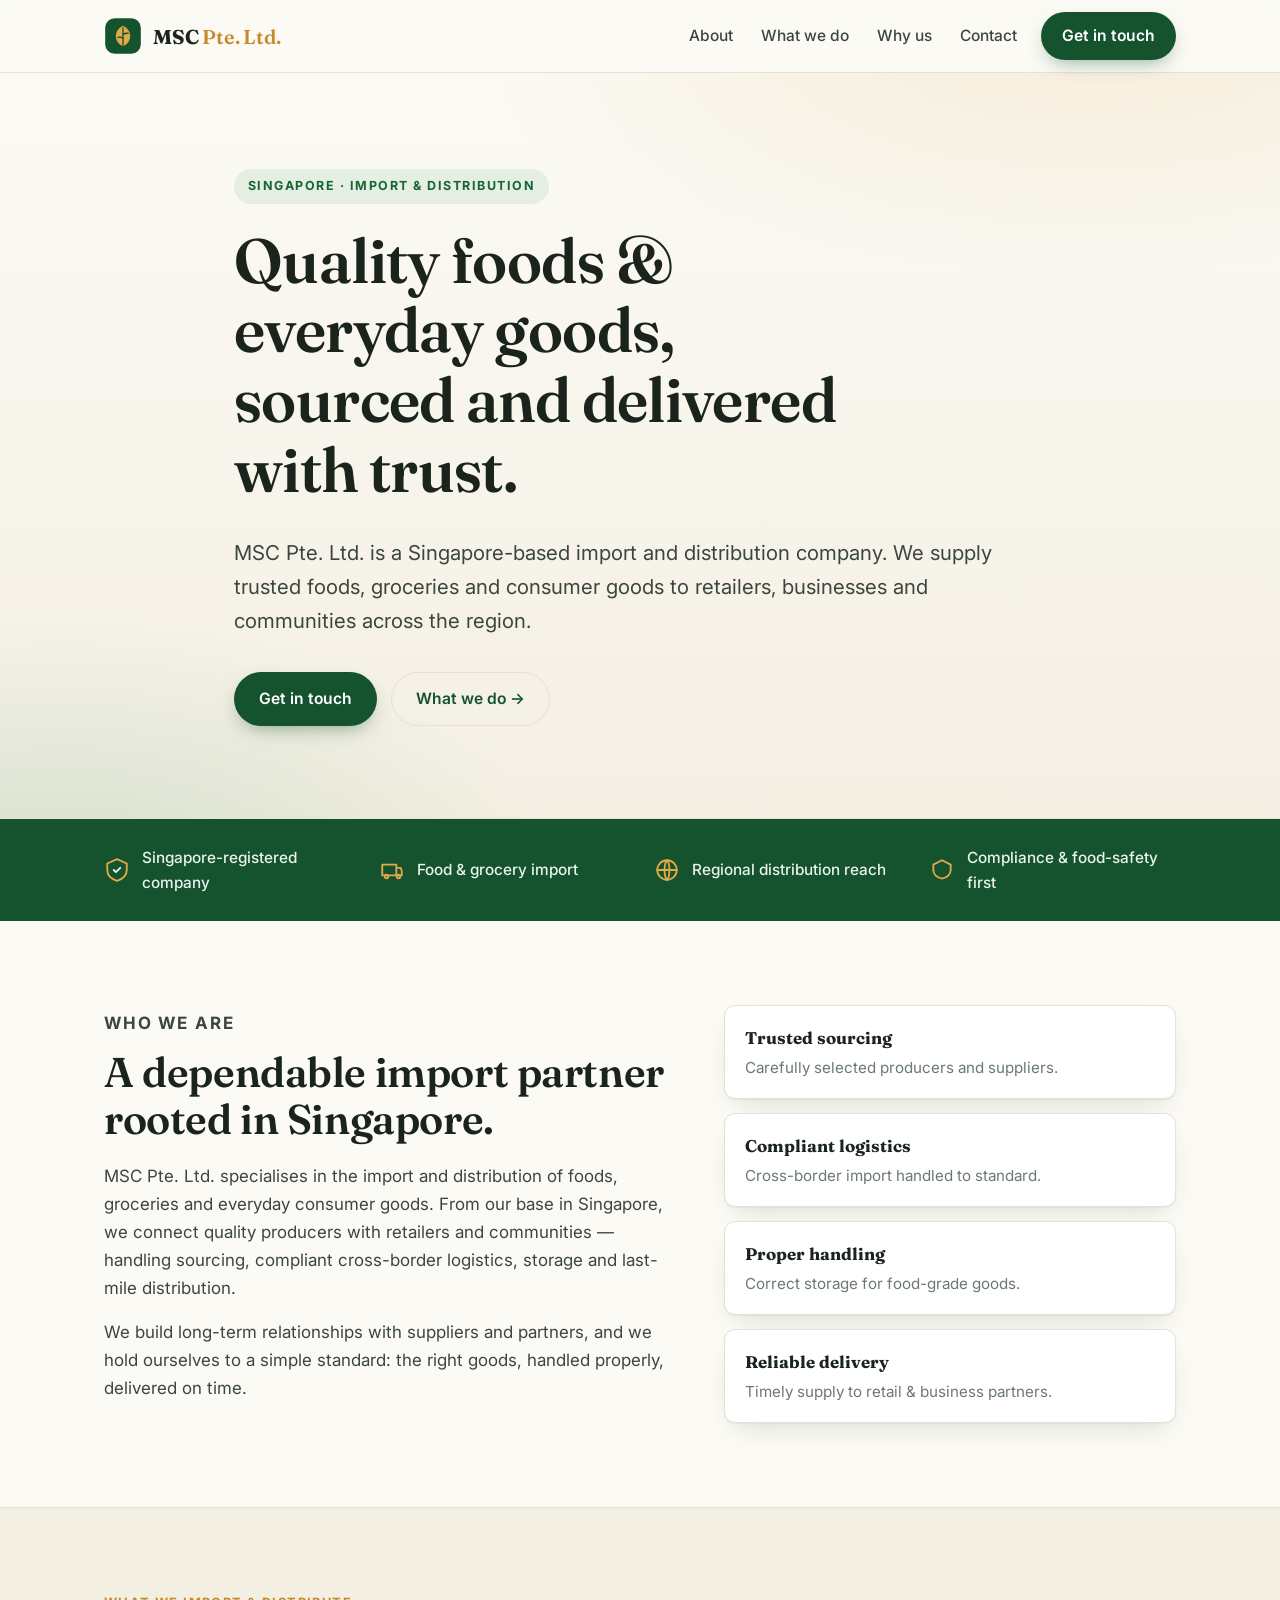
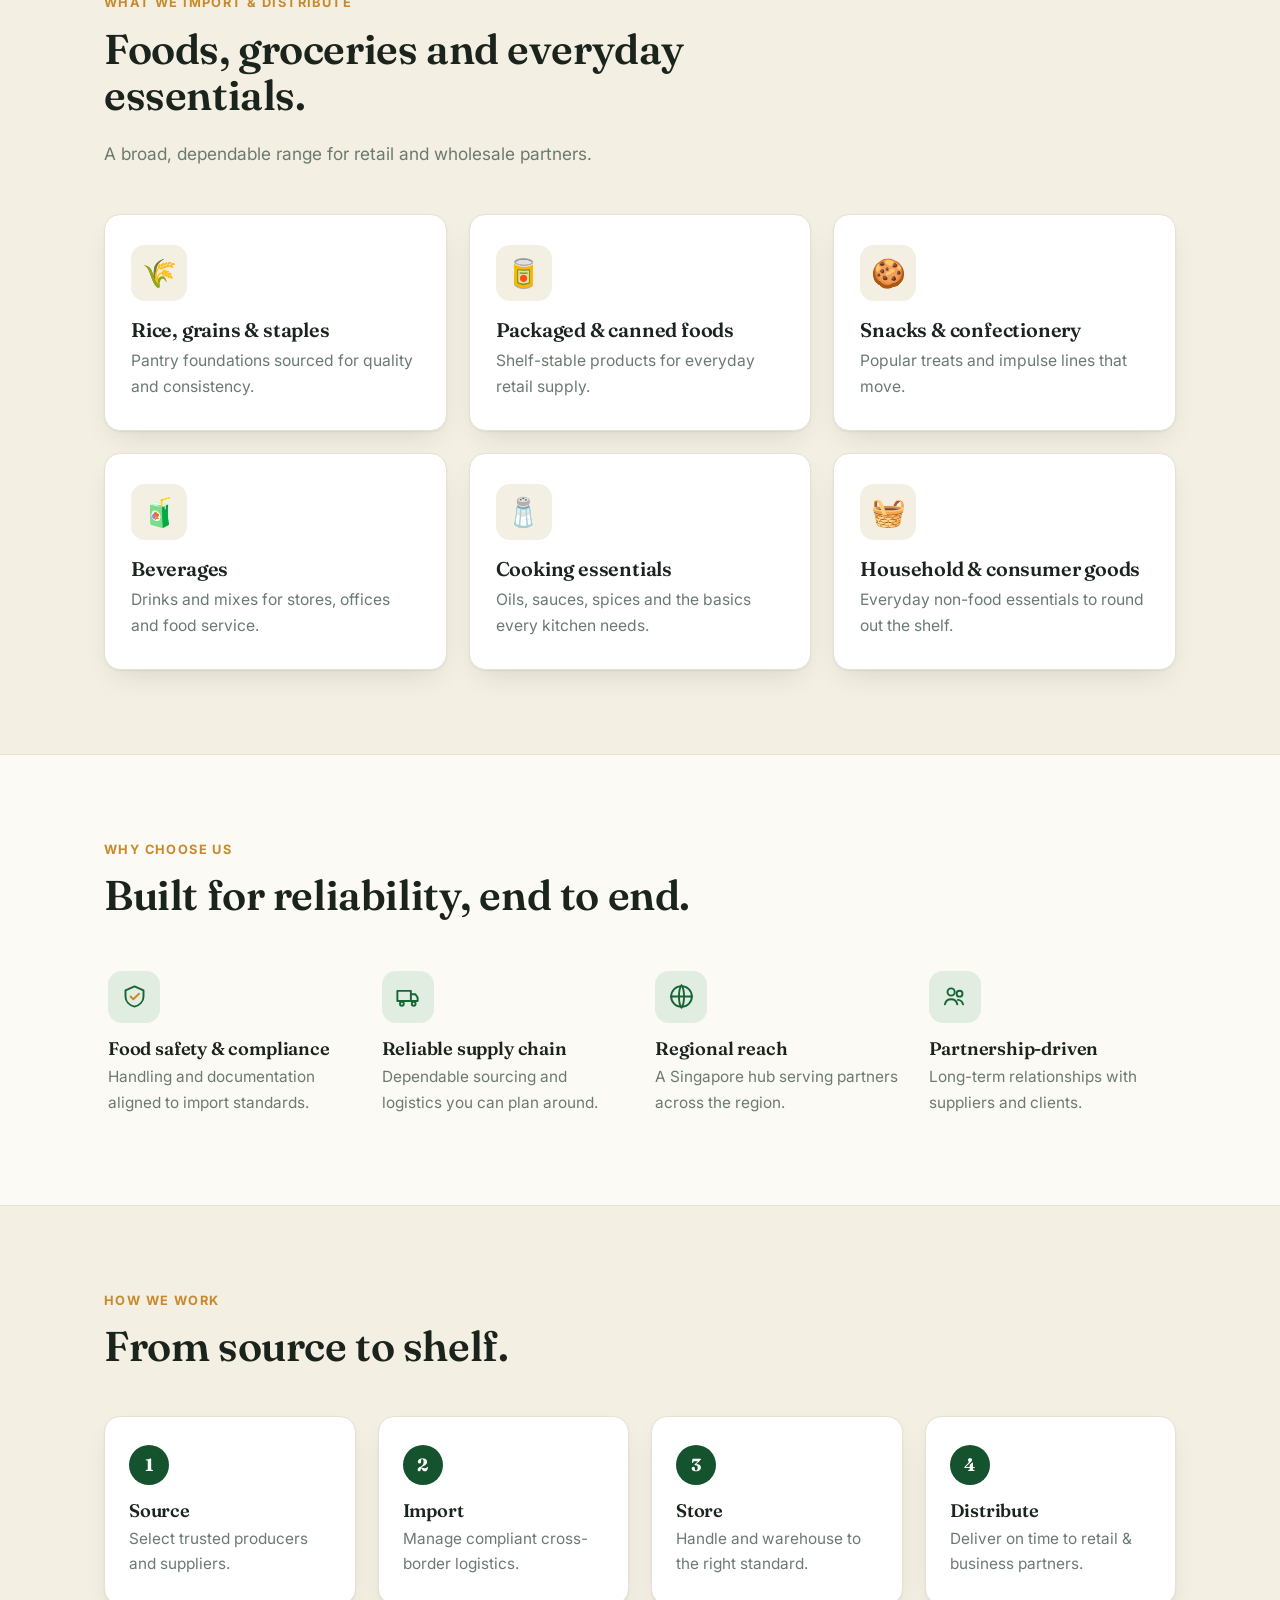
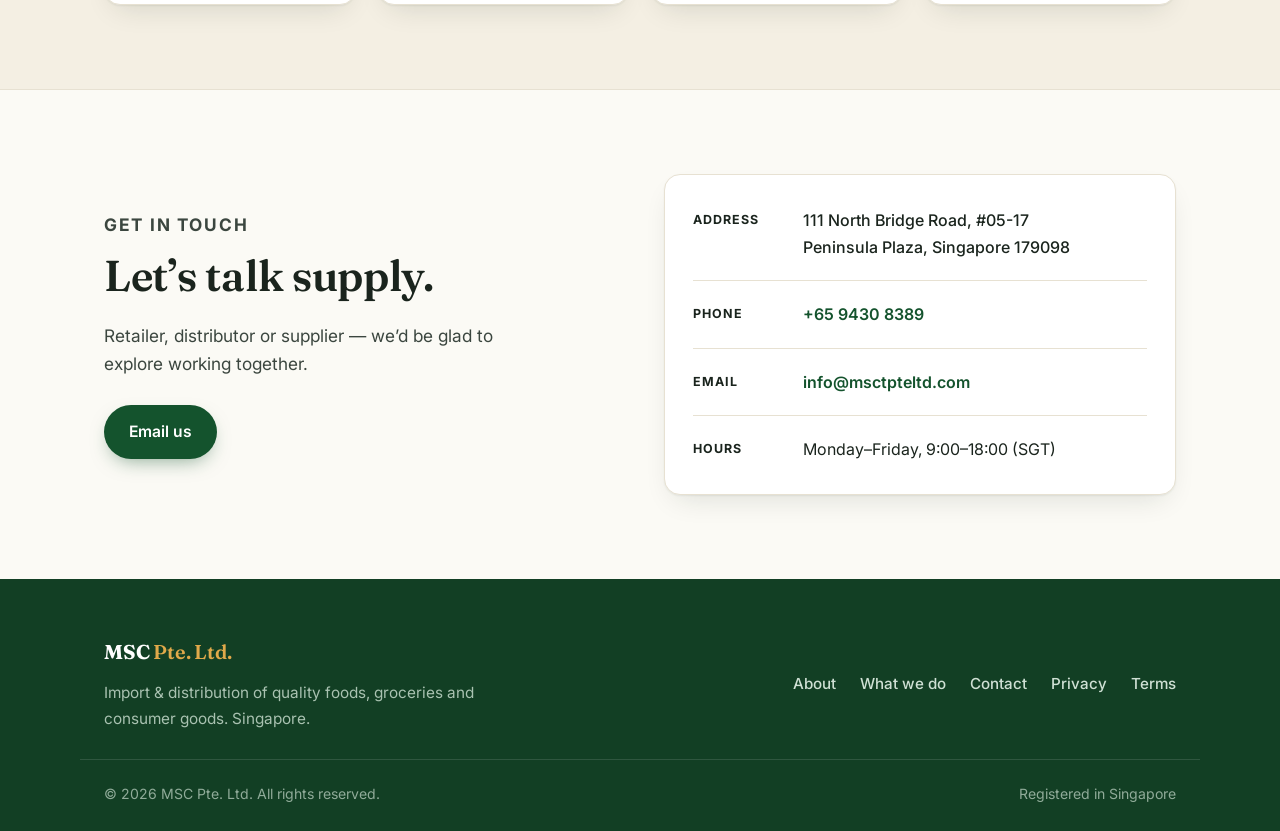
==== index.html @ 93c5d3b0 "Initial site: MSC Pte. Ltd. company landing page Static GitHub Pages site for msctpteltd.com — compa" ====
<!DOCTYPE html>
<html lang="en">
<head>
  <meta charset="UTF-8" />
  <meta name="viewport" content="width=device-width, initial-scale=1.0" />
  <title>MSC Pte. Ltd. — Food &amp; Goods Import and Distribution · Singapore</title>
  <meta name="description" content="MSC Pte. Ltd. is a Singapore-based import and distribution company supplying quality foods, groceries and everyday consumer goods to retailers and communities across the region." />
  <meta name="theme-color" content="#14532d" />
  <link rel="canonical" href="https://msctpteltd.com/" />

  <!-- Open Graph / social -->
  <meta property="og:type" content="website" />
  <meta property="og:site_name" content="MSC Pte. Ltd." />
  <meta property="og:title" content="MSC Pte. Ltd. — Food &amp; Goods Import and Distribution" />
  <meta property="og:description" content="A Singapore-based import and distribution company supplying quality foods, groceries and consumer goods across the region." />
  <meta property="og:url" content="https://msctpteltd.com/" />
  <meta property="og:image" content="https://msctpteltd.com/assets/social-card.svg" />
  <meta name="twitter:card" content="summary_large_image" />

  <link rel="icon" href="assets/favicon.svg" type="image/svg+xml" />
  <link rel="apple-touch-icon" href="assets/favicon.svg" />

  <link rel="preconnect" href="https://fonts.googleapis.com" />
  <link rel="preconnect" href="https://fonts.gstatic.com" crossorigin />
  <link href="https://fonts.googleapis.com/css2?family=Fraunces:opsz,wght@9..144,500;9..144,600;9..144,700&family=Inter:wght@400;500;600;700&display=swap" rel="stylesheet" />
  <link rel="stylesheet" href="assets/style.css" />

  <script type="application/ld+json">
  {
    "@context": "https://schema.org",
    "@type": "Organization",
    "name": "MSC Pte. Ltd.",
    "url": "https://msctpteltd.com",
    "description": "Singapore-based import and distribution company supplying quality foods, groceries and consumer goods.",
    "address": {
      "@type": "PostalAddress",
      "streetAddress": "111 North Bridge Road, #05-17 Peninsula Plaza",
      "addressLocality": "Singapore",
      "postalCode": "179098",
      "addressCountry": "SG"
    },
    "telephone": "+65 9430 8389",
    "email": "info@msctpteltd.com"
  }
  </script>
</head>
<body>
  <a class="skip-link" href="#main">Skip to content</a>

  <header class="site-header" id="top">
    <div class="container header-inner">
      <a class="brand" href="#top" aria-label="MSC Pte. Ltd. home">
        <svg class="brand-mark" width="38" height="38" viewBox="0 0 48 48" fill="none" aria-hidden="true">
          <rect x="1.5" y="1.5" width="45" height="45" rx="12" fill="#14532d"/>
          <path d="M24 11c6 3.2 9 7.4 9 13.2C33 30.2 29.2 34.6 24 37c-5.2-2.4-9-6.8-9-12.8C15 18.4 18 14.2 24 11Z" fill="#e0a94a"/>
          <path d="M24 13.5V36" stroke="#14532d" stroke-width="1.6" stroke-linecap="round"/>
          <path d="M24 22c2.4-1.4 4.6-1.8 6.6-1.2M24 27c-2.4-1.4-4.6-1.8-6.6-1.2" stroke="#14532d" stroke-width="1.6" stroke-linecap="round"/>
        </svg>
        <span class="brand-name">MSC <span>Pte. Ltd.</span></span>
      </a>

      <nav class="nav" aria-label="Primary">
        <a href="#about">About</a>
        <a href="#services">What we do</a>
        <a href="#why">Why us</a>
        <a href="#contact">Contact</a>
      </nav>

      <a class="btn btn-primary header-cta" href="#contact">Get in touch</a>
    </div>
  </header>

  <main id="main">
    <!-- HERO -->
    <section class="hero">
      <div class="container hero-inner">
        <p class="eyebrow">Singapore · Import &amp; Distribution</p>
        <h1>Quality foods &amp; everyday goods, sourced and delivered with trust.</h1>
        <p class="lede">
          MSC Pte. Ltd. is a Singapore-based import and distribution company. We supply
          trusted foods, groceries and consumer goods to retailers, businesses and
          communities across the region.
        </p>
        <div class="hero-actions">
          <a class="btn btn-primary" href="#contact">Get in touch</a>
          <a class="btn btn-ghost" href="#services">What we do &rarr;</a>
        </div>
      </div>
    </section>

    <!-- TRUST STRIP -->
    <section class="trust" aria-label="At a glance">
      <div class="container trust-grid">
        <div class="trust-item">
          <svg viewBox="0 0 24 24" aria-hidden="true"><path d="M12 2 3 6v6c0 5 3.8 8.4 9 10 5.2-1.6 9-5 9-10V6l-9-4Z"/><path d="m9 12 2 2 4-4" class="check"/></svg>
          <span>Singapore-registered company</span>
        </div>
        <div class="trust-item">
          <svg viewBox="0 0 24 24" aria-hidden="true"><path d="M3 7h13v10H3zM16 10h4l1 3v4h-5z"/><circle cx="7" cy="18" r="1.6"/><circle cx="18" cy="18" r="1.6"/></svg>
          <span>Food &amp; grocery import</span>
        </div>
        <div class="trust-item">
          <svg viewBox="0 0 24 24" aria-hidden="true"><circle cx="12" cy="12" r="9"/><path d="M3 12h18M12 3c3 3 3 15 0 18M12 3c-3 3-3 15 0 18"/></svg>
          <span>Regional distribution reach</span>
        </div>
        <div class="trust-item">
          <svg viewBox="0 0 24 24" aria-hidden="true"><path d="M12 3 4 7v5c0 4 3.3 7.4 8 8 4.7-.6 8-4 8-8V7l-8-4Z"/></svg>
          <span>Compliance &amp; food-safety first</span>
        </div>
      </div>
    </section>

    <!-- ABOUT -->
    <section class="section" id="about">
      <div class="container about-grid">
        <div class="about-copy">
          <p class="kicker">Who we are</p>
          <h2>A dependable import partner rooted in Singapore.</h2>
          <p>
            MSC Pte. Ltd. specialises in the import and distribution of foods,
            groceries and everyday consumer goods. From our base in Singapore, we
            connect quality producers with retailers and communities — handling
            sourcing, compliant cross-border logistics, storage and last-mile
            distribution.
          </p>
          <p>
            We build long-term relationships with suppliers and partners, and we
            hold ourselves to a simple standard: the right goods, handled properly,
            delivered on time.
          </p>
        </div>
        <ul class="about-points">
          <li><strong>Trusted sourcing</strong><span>Carefully selected producers and suppliers.</span></li>
          <li><strong>Compliant logistics</strong><span>Cross-border import handled to standard.</span></li>
          <li><strong>Proper handling</strong><span>Correct storage for food-grade goods.</span></li>
          <li><strong>Reliable delivery</strong><span>Timely supply to retail &amp; business partners.</span></li>
        </ul>
      </div>
    </section>

    <!-- SERVICES / CATEGORIES -->
    <section class="section section-alt" id="services">
      <div class="container">
        <div class="section-head">
          <p class="kicker">What we import &amp; distribute</p>
          <h2>Foods, groceries and everyday essentials.</h2>
          <p class="section-sub">A broad, dependable range for retail and wholesale partners.</p>
        </div>
        <div class="cards">
          <article class="card">
            <div class="card-ico" aria-hidden="true">🌾</div>
            <h3>Rice, grains &amp; staples</h3>
            <p>Pantry foundations sourced for quality and consistency.</p>
          </article>
          <article class="card">
            <div class="card-ico" aria-hidden="true">🥫</div>
            <h3>Packaged &amp; canned foods</h3>
            <p>Shelf-stable products for everyday retail supply.</p>
          </article>
          <article class="card">
            <div class="card-ico" aria-hidden="true">🍪</div>
            <h3>Snacks &amp; confectionery</h3>
            <p>Popular treats and impulse lines that move.</p>
          </article>
          <article class="card">
            <div class="card-ico" aria-hidden="true">🧃</div>
            <h3>Beverages</h3>
            <p>Drinks and mixes for stores, offices and food service.</p>
          </article>
          <article class="card">
            <div class="card-ico" aria-hidden="true">🧂</div>
            <h3>Cooking essentials</h3>
            <p>Oils, sauces, spices and the basics every kitchen needs.</p>
          </article>
          <article class="card">
            <div class="card-ico" aria-hidden="true">🧺</div>
            <h3>Household &amp; consumer goods</h3>
            <p>Everyday non-food essentials to round out the shelf.</p>
          </article>
        </div>
      </div>
    </section>

    <!-- WHY US -->
    <section class="section" id="why">
      <div class="container">
        <div class="section-head">
          <p class="kicker">Why choose us</p>
          <h2>Built for reliability, end to end.</h2>
        </div>
        <div class="values">
          <div class="value">
            <div class="value-ico" aria-hidden="true">
              <svg viewBox="0 0 24 24"><path d="M12 3 4 6.5v5.5c0 4.4 3.4 7.9 8 9 4.6-1.1 8-4.6 8-9V6.5L12 3Z"/><path d="m8.5 12 2.4 2.4L16 9.5" class="check"/></svg>
            </div>
            <h3>Food safety &amp; compliance</h3>
            <p>Handling and documentation aligned to import standards.</p>
          </div>
          <div class="value">
            <div class="value-ico" aria-hidden="true">
              <svg viewBox="0 0 24 24"><path d="M3 7h12v9H3zM15 10h4l2 3v3h-6z"/><circle cx="7" cy="18.5" r="1.7"/><circle cx="17.5" cy="18.5" r="1.7"/></svg>
            </div>
            <h3>Reliable supply chain</h3>
            <p>Dependable sourcing and logistics you can plan around.</p>
          </div>
          <div class="value">
            <div class="value-ico" aria-hidden="true">
              <svg viewBox="0 0 24 24"><path d="M12 2c3 4 3 16 0 20M12 2C9 6 9 18 12 22M2.5 12h19"/><circle cx="12" cy="12" r="9.2"/></svg>
            </div>
            <h3>Regional reach</h3>
            <p>A Singapore hub serving partners across the region.</p>
          </div>
          <div class="value">
            <div class="value-ico" aria-hidden="true">
              <svg viewBox="0 0 24 24"><circle cx="9" cy="8" r="3.2"/><circle cx="16.5" cy="9.5" r="2.6"/><path d="M3.5 19c.6-3 3-4.6 5.5-4.6S13.9 16 14.5 19M15 15c2.2.1 4 1.5 4.6 4"/></svg>
            </div>
            <h3>Partnership-driven</h3>
            <p>Long-term relationships with suppliers and clients.</p>
          </div>
        </div>
      </div>
    </section>

    <!-- PROCESS -->
    <section class="section section-alt" id="process">
      <div class="container">
        <div class="section-head">
          <p class="kicker">How we work</p>
          <h2>From source to shelf.</h2>
        </div>
        <ol class="steps">
          <li><span class="step-n">1</span><h3>Source</h3><p>Select trusted producers and suppliers.</p></li>
          <li><span class="step-n">2</span><h3>Import</h3><p>Manage compliant cross-border logistics.</p></li>
          <li><span class="step-n">3</span><h3>Store</h3><p>Handle and warehouse to the right standard.</p></li>
          <li><span class="step-n">4</span><h3>Distribute</h3><p>Deliver on time to retail &amp; business partners.</p></li>
        </ol>
      </div>
    </section>

    <!-- CONTACT -->
    <section class="section contact" id="contact">
      <div class="container contact-grid">
        <div class="contact-copy">
          <p class="kicker">Get in touch</p>
          <h2>Let&rsquo;s talk supply.</h2>
          <p>Retailer, distributor or supplier — we&rsquo;d be glad to explore working together.</p>
          <a class="btn btn-primary" href="mailto:info@msctpteltd.com">Email us</a>
        </div>
        <div class="contact-details">
          <div class="contact-row">
            <span class="contact-label">Address</span>
            <address>111 North Bridge Road, #05-17<br />Peninsula Plaza, Singapore 179098</address>
          </div>
          <div class="contact-row">
            <span class="contact-label">Phone</span>
            <a href="tel:+6594308389">+65 9430 8389</a>
          </div>
          <div class="contact-row">
            <span class="contact-label">Email</span>
            <a href="mailto:info@msctpteltd.com">info@msctpteltd.com</a>
          </div>
          <div class="contact-row">
            <span class="contact-label">Hours</span>
            <span>Monday&ndash;Friday, 9:00&ndash;18:00 (SGT)</span>
          </div>
        </div>
      </div>
    </section>
  </main>

  <footer class="site-footer">
    <div class="container footer-inner">
      <div class="footer-brand">
        <span class="brand-name footer-name">MSC <span>Pte. Ltd.</span></span>
        <p>Import &amp; distribution of quality foods, groceries and consumer goods. Singapore.</p>
      </div>
      <nav class="footer-links" aria-label="Footer">
        <a href="#about">About</a>
        <a href="#services">What we do</a>
        <a href="#contact">Contact</a>
        <a href="privacy.html">Privacy</a>
        <a href="terms.html">Terms</a>
      </nav>
    </div>
    <div class="container footer-bottom">
      <span>&copy; <span id="year">2026</span> MSC Pte. Ltd. All rights reserved.</span>
      <span>Registered in Singapore</span>
    </div>
  </footer>

  <script>
    document.getElementById('year').textContent = new Date().getFullYear();
    // Smooth-scroll for same-page anchors
    document.querySelectorAll('a[href^="#"]').forEach(function (a) {
      a.addEventListener('click', function (e) {
        var id = a.getAttribute('href');
        if (id.length > 1) {
          var el = document.querySelector(id);
          if (el) { e.preventDefault(); el.scrollIntoView({ behavior: 'smooth', block: 'start' }); }
        }
      });
    });
  </script>
</body>
</html>
---- assets/style.css ----
/* ============================================================
   MSC Pte. Ltd. — landing page styles
   Palette: forest green + warm gold on cream. Fraunces / Inter.
   ============================================================ */
:root {
  --green-900: #123f24;
  --green-800: #14532d;
  --green-700: #166534;
  --green-600: #2f8f5b;
  --gold: #c8892b;
  --gold-light: #e0a94a;
  --cream: #fbfaf5;
  --cream-2: #f4efe3;
  --card: #ffffff;
  --ink: #1a241d;
  --body: #3b463f;
  --muted: #6b7a70;
  --line: #e7e1d2;
  --radius: 16px;
  --radius-sm: 11px;
  --shadow: 0 1px 2px rgba(20, 40, 25, .06), 0 12px 30px -12px rgba(20, 40, 25, .16);
  --shadow-lg: 0 20px 50px -20px rgba(20, 40, 25, .28);
  --max: 1120px;
  --font-body: "Inter", -apple-system, BlinkMacSystemFont, "Segoe UI", Roboto, Helvetica, Arial, sans-serif;
  --font-display: "Fraunces", Georgia, "Times New Roman", serif;
}

* { box-sizing: border-box; }

html { scroll-behavior: smooth; }
@media (prefers-reduced-motion: reduce) { html { scroll-behavior: auto; } }

body {
  margin: 0;
  font-family: var(--font-body);
  color: var(--body);
  background: var(--cream);
  line-height: 1.65;
  -webkit-font-smoothing: antialiased;
  text-rendering: optimizeLegibility;
}

img, svg { display: block; max-width: 100%; }

h1, h2, h3 {
  font-family: var(--font-display);
  color: var(--ink);
  line-height: 1.12;
  letter-spacing: -0.01em;
  margin: 0 0 .5em;
  font-weight: 600;
}

p { margin: 0 0 1rem; }

a { color: var(--green-700); text-decoration: none; }
a:hover { color: var(--green-800); }

.container { width: 100%; max-width: var(--max); margin: 0 auto; padding: 0 24px; }

.skip-link {
  position: absolute; left: -9999px; top: 0; z-index: 100;
  background: var(--green-800); color: #fff; padding: 10px 16px; border-radius: 0 0 8px 0;
}
.skip-link:focus { left: 0; }

:focus-visible { outline: 3px solid var(--gold-light); outline-offset: 2px; border-radius: 4px; }

/* ---------- Buttons ---------- */
.btn {
  display: inline-flex; align-items: center; justify-content: center; gap: .5rem;
  padding: 13px 24px; border-radius: 999px; font-weight: 600; font-size: .98rem;
  cursor: pointer; border: 1.5px solid transparent; transition: transform .15s ease, box-shadow .15s ease, background .15s ease, border-color .15s ease;
  white-space: nowrap;
}
.btn-primary { background: var(--green-800); color: #fff; box-shadow: 0 8px 20px -8px rgba(20, 83, 45, .55); }
.btn-primary:hover { background: var(--green-900); color: #fff; transform: translateY(-2px); box-shadow: 0 14px 26px -10px rgba(20, 83, 45, .6); }
.btn-ghost { background: transparent; color: var(--green-800); border-color: var(--line); }
.btn-ghost:hover { border-color: var(--green-600); color: var(--green-900); background: #fff; }

/* ---------- Header ---------- */
.site-header {
  position: sticky; top: 0; z-index: 50;
  background: rgba(251, 250, 245, .82);
  backdrop-filter: saturate(150%) blur(12px);
  -webkit-backdrop-filter: saturate(150%) blur(12px);
  border-bottom: 1px solid var(--line);
}
.header-inner { display: flex; align-items: center; gap: 24px; height: 72px; }
.brand { display: inline-flex; align-items: center; gap: 11px; }
.brand-mark { flex: none; border-radius: 11px; }
.brand-name { font-family: var(--font-display); font-weight: 700; font-size: 1.25rem; color: var(--ink); letter-spacing: -.01em; }
.brand-name span { color: var(--gold); font-weight: 600; }
.nav { display: flex; gap: 28px; margin-left: auto; }
.nav a { color: var(--body); font-weight: 500; font-size: .97rem; }
.nav a:hover { color: var(--green-800); }
.header-cta { padding: 10px 20px; }

/* ---------- Hero ---------- */
.hero {
  position: relative; overflow: hidden;
  background:
    radial-gradient(1100px 460px at 85% -10%, rgba(224, 169, 74, .18), transparent 60%),
    radial-gradient(900px 500px at 5% 110%, rgba(47, 143, 91, .16), transparent 55%),
    linear-gradient(180deg, var(--cream) 0%, var(--cream-2) 100%);
  border-bottom: 1px solid var(--line);
}
.hero-inner { padding: 96px 24px 92px; max-width: 860px; }
.eyebrow {
  display: inline-block; font-size: .78rem; font-weight: 700; letter-spacing: .12em; text-transform: uppercase;
  color: var(--green-700); background: rgba(47, 143, 91, .1); padding: 7px 14px; border-radius: 999px; margin: 0 0 22px;
}
.hero h1 { font-size: clamp(2.35rem, 5.2vw, 3.9rem); font-weight: 600; max-width: 15ch; }
.lede { font-size: clamp(1.06rem, 1.9vw, 1.28rem); color: var(--body); max-width: 60ch; margin-top: 1.1rem; }
.hero-actions { display: flex; flex-wrap: wrap; gap: 14px; margin-top: 34px; }

/* ---------- Trust strip ---------- */
.trust { background: var(--green-800); color: #eaf3ec; }
.trust-grid { display: grid; grid-template-columns: repeat(4, 1fr); gap: 8px 28px; padding: 26px 24px; }
.trust-item { display: flex; align-items: center; gap: 12px; font-weight: 500; font-size: .96rem; }
.trust-item svg { width: 26px; height: 26px; flex: none; fill: none; stroke: var(--gold-light); stroke-width: 1.7; stroke-linecap: round; stroke-linejoin: round; }
.trust-item svg .check { stroke: #eaf3ec; }

/* ---------- Sections ---------- */
.section { padding: 84px 0; }
.section-alt { background: var(--cream-2); border-top: 1px solid var(--line); border-bottom: 1px solid var(--line); }
.kicker { font-size: .8rem; font-weight: 700; letter-spacing: .11em; text-transform: uppercase; color: var(--gold); margin: 0 0 12px; }
.section-head { max-width: 640px; margin: 0 0 46px; }
.section-head h2 { font-size: clamp(1.8rem, 3.6vw, 2.6rem); }
.section-sub { color: var(--muted); font-size: 1.08rem; }

/* ---------- About ---------- */
.about-grid { display: grid; grid-template-columns: 1.25fr 1fr; gap: 56px; align-items: center; }
.about-copy h2 { font-size: clamp(1.8rem, 3.6vw, 2.6rem); }
.about-copy p { color: var(--body); font-size: 1.06rem; }
.about-points { list-style: none; margin: 0; padding: 0; display: grid; gap: 14px; }
.about-points li {
  background: var(--card); border: 1px solid var(--line); border-radius: var(--radius-sm);
  padding: 18px 20px; box-shadow: var(--shadow); display: grid; gap: 3px;
}
.about-points strong { color: var(--ink); font-family: var(--font-display); font-size: 1.06rem; }
.about-points span { color: var(--muted); font-size: .95rem; }

/* ---------- Cards (services) ---------- */
.cards { display: grid; grid-template-columns: repeat(3, 1fr); gap: 22px; }
.card {
  background: var(--card); border: 1px solid var(--line); border-radius: var(--radius);
  padding: 30px 26px; box-shadow: var(--shadow); transition: transform .18s ease, box-shadow .18s ease, border-color .18s ease;
}
.card:hover { transform: translateY(-4px); box-shadow: var(--shadow-lg); border-color: #dcd5c3; }
.card-ico {
  width: 56px; height: 56px; display: grid; place-items: center; font-size: 28px;
  background: var(--cream-2); border-radius: 14px; margin-bottom: 18px;
}
.card h3 { font-size: 1.24rem; margin-bottom: .35em; }
.card p { color: var(--muted); margin: 0; font-size: .98rem; }

/* ---------- Values ---------- */
.values { display: grid; grid-template-columns: repeat(4, 1fr); gap: 22px; }
.value { padding: 6px 4px; }
.value-ico {
  width: 52px; height: 52px; display: grid; place-items: center;
  background: rgba(47, 143, 91, .12); border-radius: 14px; margin-bottom: 16px;
}
.value-ico svg { width: 27px; height: 27px; fill: none; stroke: var(--green-700); stroke-width: 1.7; stroke-linecap: round; stroke-linejoin: round; }
.value-ico svg .check { stroke: var(--gold); }
.value h3 { font-size: 1.14rem; margin-bottom: .3em; }
.value p { color: var(--muted); margin: 0; font-size: .96rem; }

/* ---------- Process ---------- */
.steps { list-style: none; margin: 0; padding: 0; display: grid; grid-template-columns: repeat(4, 1fr); gap: 22px; counter-reset: step; }
.steps li { position: relative; background: var(--card); border: 1px solid var(--line); border-radius: var(--radius); padding: 28px 24px; box-shadow: var(--shadow); }
.step-n {
  display: grid; place-items: center; width: 40px; height: 40px; border-radius: 50%;
  background: var(--green-800); color: #fff; font-family: var(--font-display); font-weight: 700; font-size: 1.1rem; margin-bottom: 16px;
}
.steps h3 { font-size: 1.14rem; margin-bottom: .25em; }
.steps p { color: var(--muted); margin: 0; font-size: .96rem; }

/* ---------- Contact ---------- */
.contact-grid { display: grid; grid-template-columns: 1fr 1fr; gap: 48px; align-items: center; }
.contact-copy h2 { font-size: clamp(1.9rem, 3.8vw, 2.7rem); }
.contact-copy p { color: var(--body); font-size: 1.08rem; max-width: 40ch; }
.contact-copy .btn { margin-top: 10px; }
.contact-details {
  background: var(--card); border: 1px solid var(--line); border-radius: var(--radius);
  padding: 12px 28px; box-shadow: var(--shadow);
}
.contact-row { display: grid; grid-template-columns: 92px 1fr; gap: 18px; align-items: start; padding: 20px 0; border-bottom: 1px solid var(--line); }
.contact-row:last-child { border-bottom: 0; }
.contact-label { font-size: .78rem; font-weight: 700; letter-spacing: .08em; text-transform: uppercase; color: var(--muted); padding-top: 3px; }
.contact-row address { font-style: normal; color: var(--ink); font-weight: 500; }
.contact-row a { color: var(--green-800); font-weight: 600; }
.contact-row span { color: var(--ink); }

/* ---------- Footer ---------- */
.site-footer { background: var(--green-900); color: #cfe0d4; padding: 56px 0 26px; }
.footer-inner { display: flex; justify-content: space-between; gap: 32px; flex-wrap: wrap; padding-bottom: 28px; border-bottom: 1px solid rgba(255, 255, 255, .12); }
.footer-name { color: #fff; }
.footer-name span { color: var(--gold-light); }
.footer-brand p { color: #a9c2b1; margin: 12px 0 0; max-width: 42ch; font-size: .96rem; }
.footer-links { display: flex; gap: 24px; flex-wrap: wrap; align-items: center; }
.footer-links a { color: #cfe0d4; font-weight: 500; font-size: .95rem; }
.footer-links a:hover { color: #fff; }
.footer-bottom { display: flex; justify-content: space-between; gap: 12px; flex-wrap: wrap; padding-top: 22px; font-size: .88rem; color: #90ab99; }

/* ---------- Responsive ---------- */
@media (max-width: 900px) {
  .nav { display: none; }
  .about-grid, .contact-grid { grid-template-columns: 1fr; gap: 34px; }
  .cards, .values, .steps { grid-template-columns: repeat(2, 1fr); }
  .trust-grid { grid-template-columns: repeat(2, 1fr); gap: 16px 24px; }
}
@media (max-width: 560px) {
  .header-cta { display: none; }
  .section { padding: 62px 0; }
  .hero-inner { padding: 68px 24px 64px; }
  .cards, .values, .steps, .trust-grid { grid-template-columns: 1fr; }
  .contact-row { grid-template-columns: 1fr; gap: 4px; }
  .footer-bottom { flex-direction: column; gap: 6px; }
}
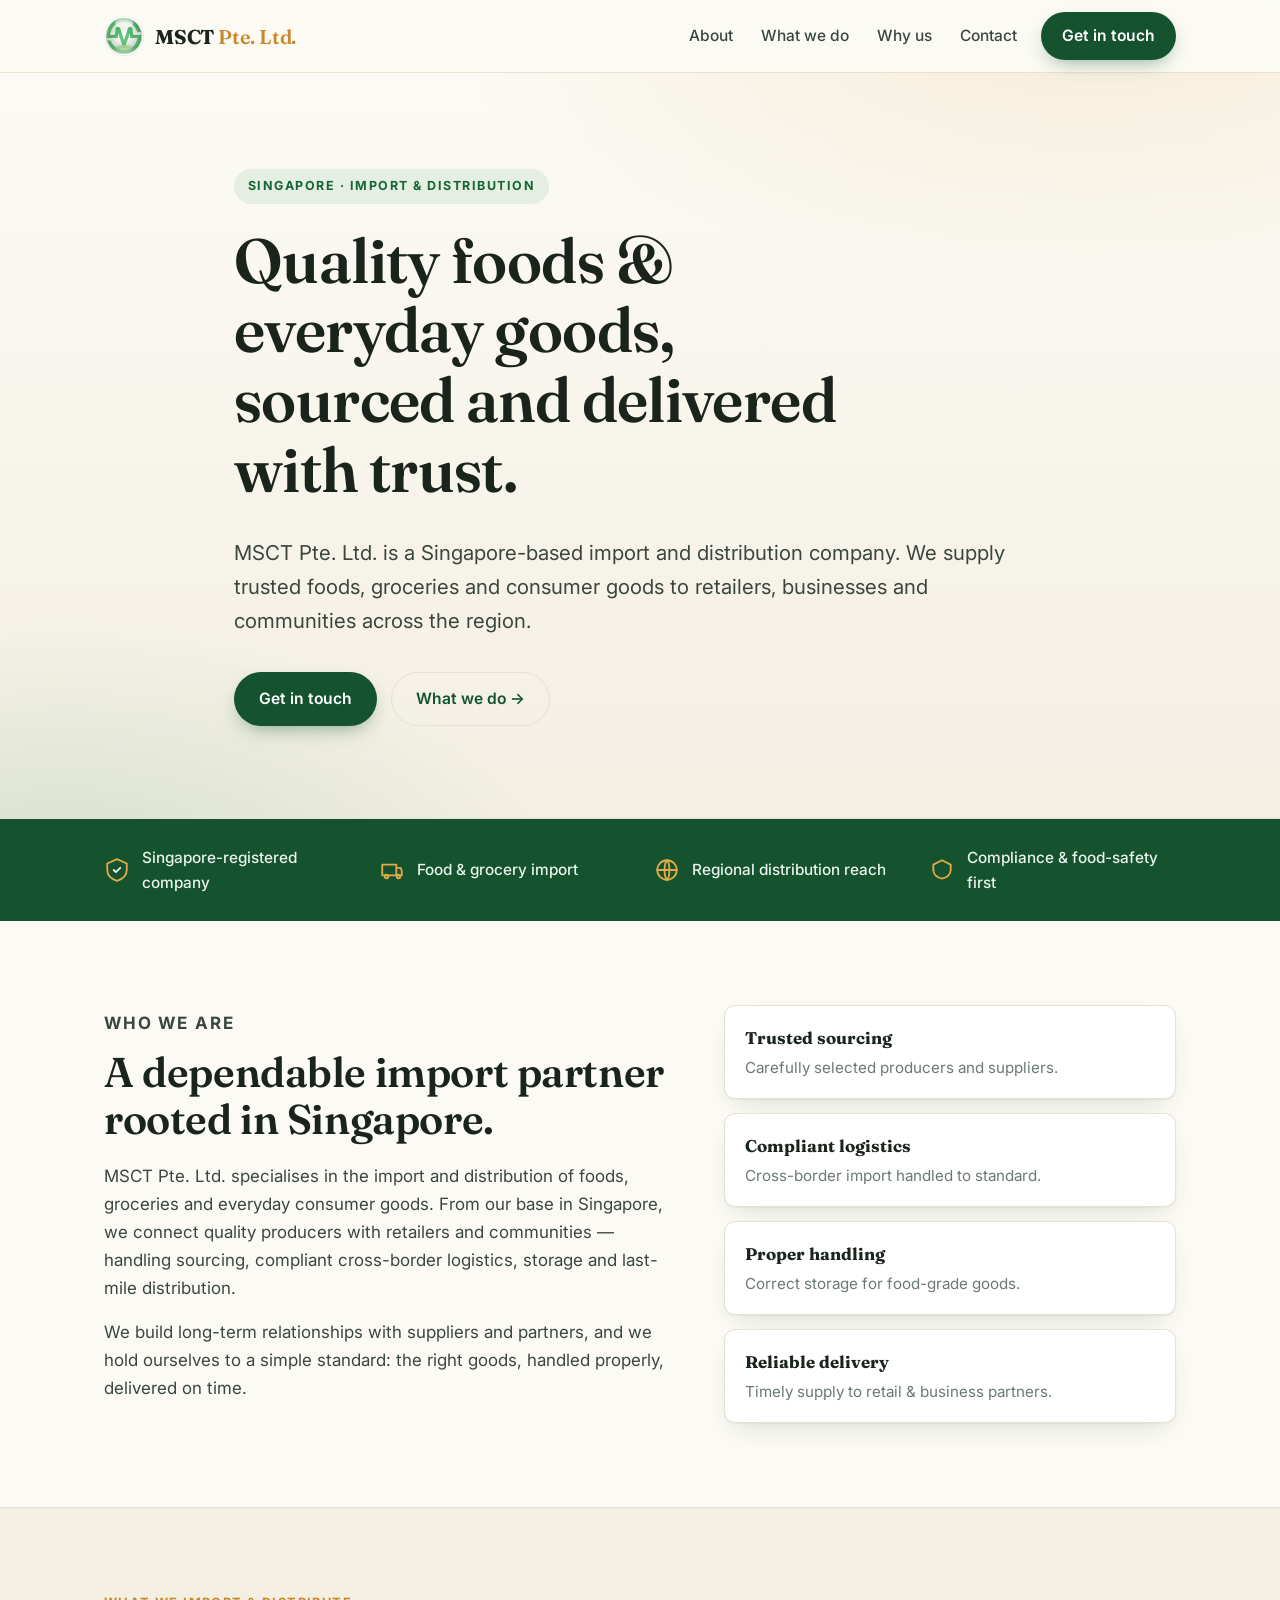
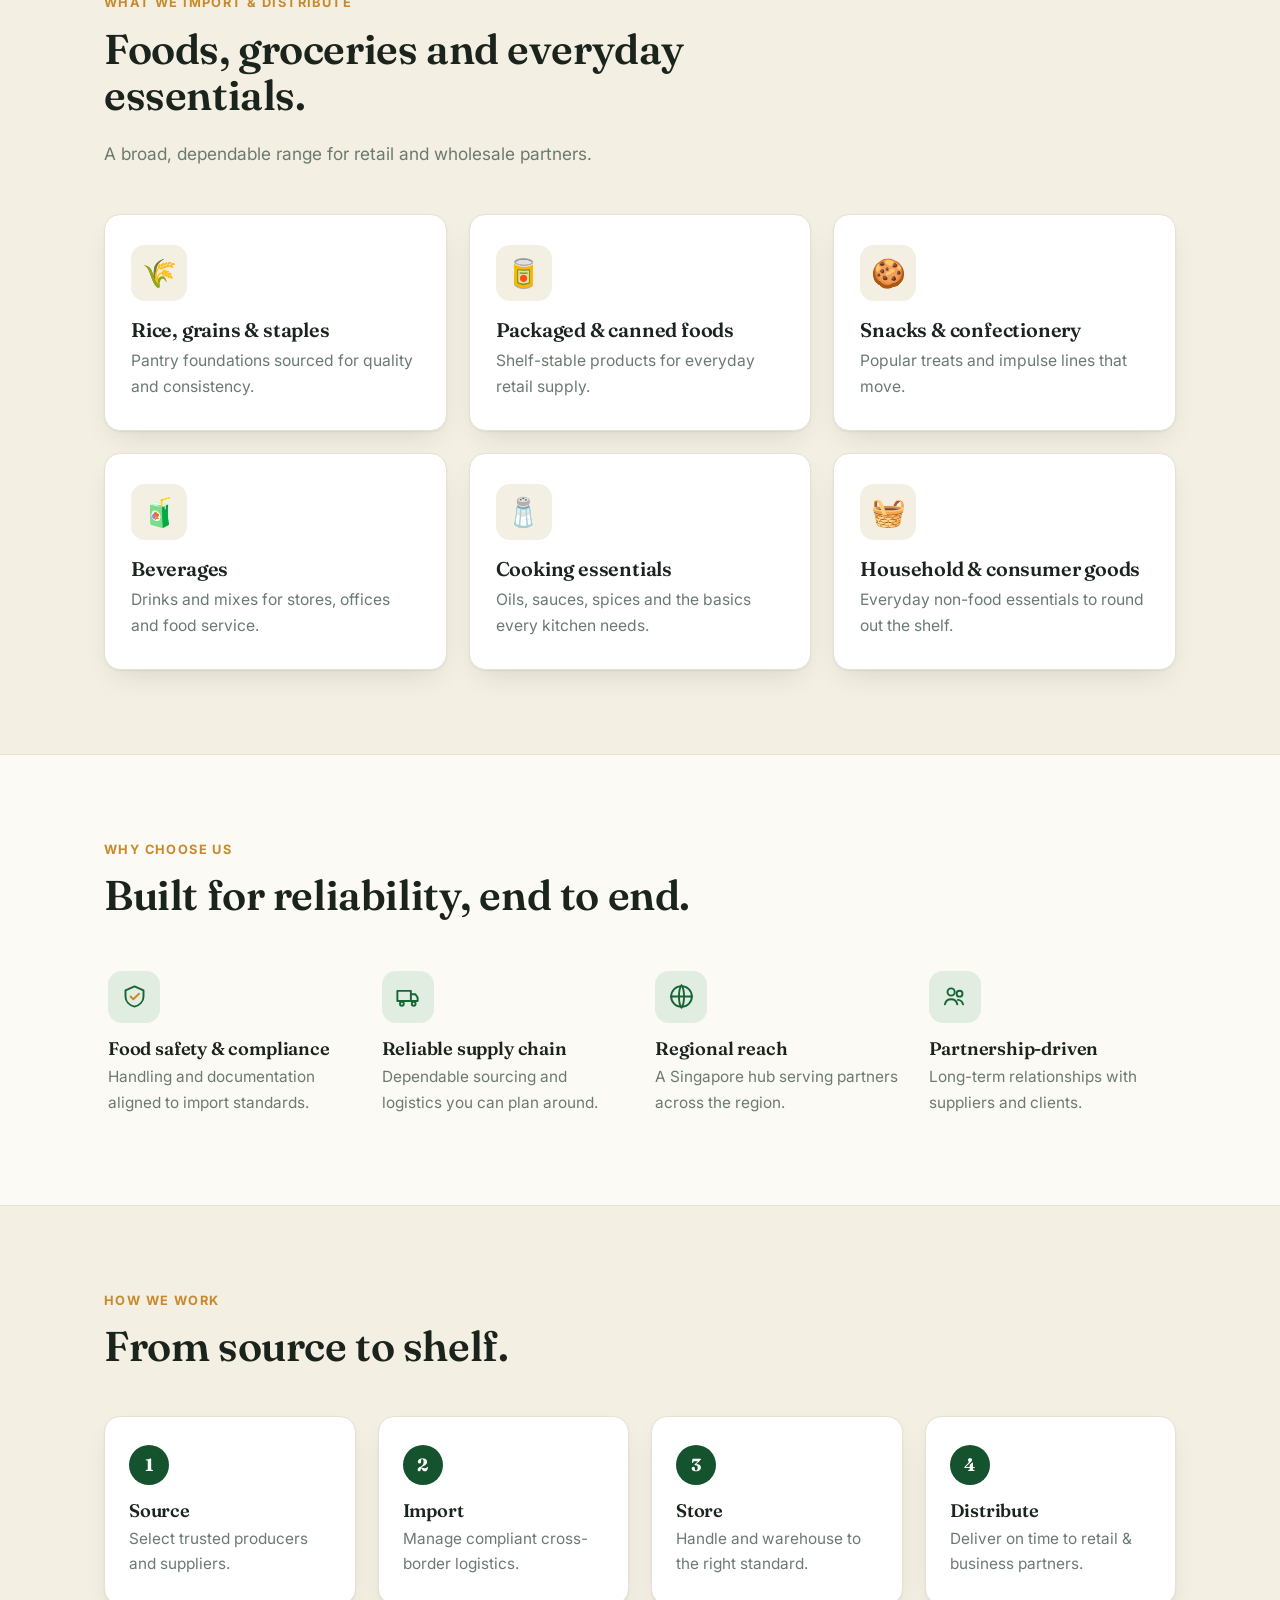
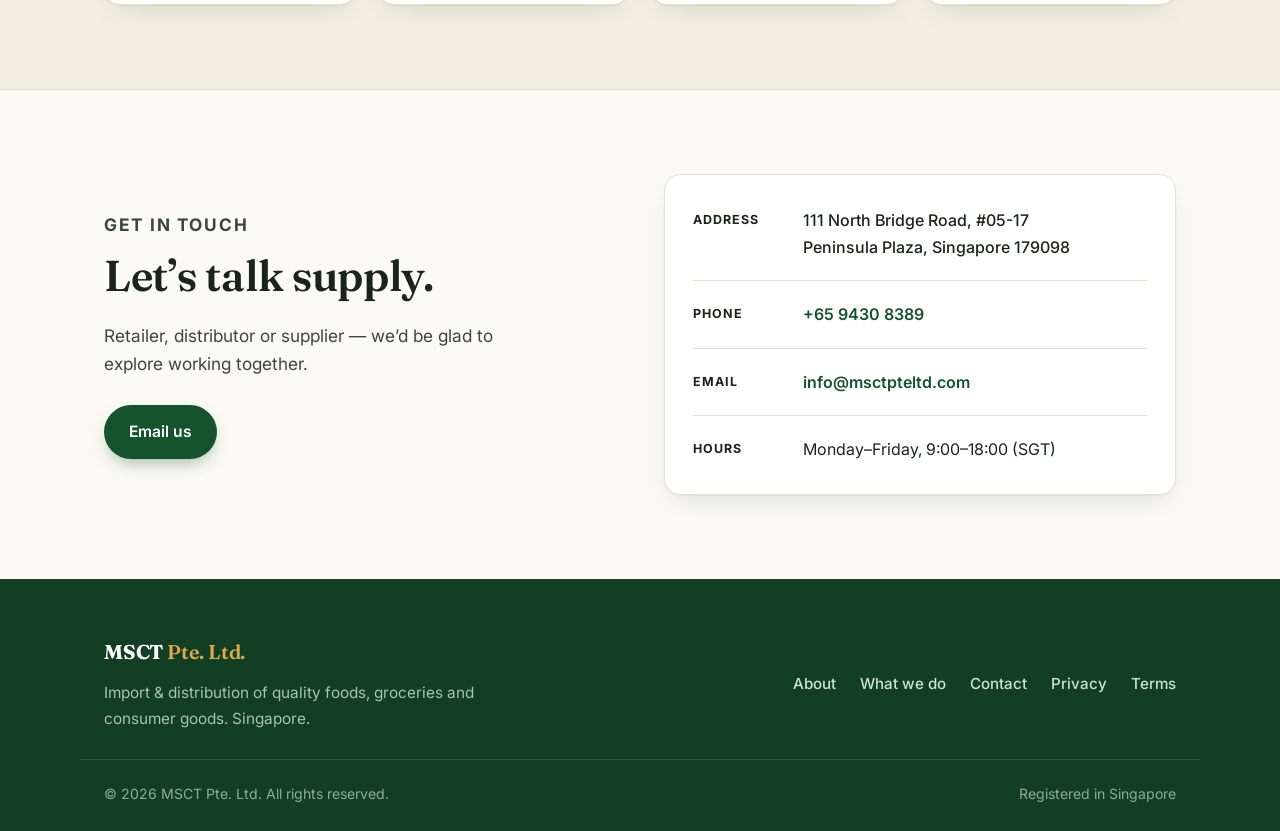
==== commit 64e519da: "Use official MSCT logo; correct company name to MSCT Pte. Ltd. - Add real circular logo emblem (asse" ====
--- a/index.html
+++ b/index.html
@@ -3,22 +3,22 @@
 <head>
   <meta charset="UTF-8" />
   <meta name="viewport" content="width=device-width, initial-scale=1.0" />
-  <title>MSC Pte. Ltd. — Food &amp; Goods Import and Distribution · Singapore</title>
-  <meta name="description" content="MSC Pte. Ltd. is a Singapore-based import and distribution company supplying quality foods, groceries and everyday consumer goods to retailers and communities across the region." />
+  <title>MSCT Pte. Ltd. — Food &amp; Goods Import and Distribution · Singapore</title>
+  <meta name="description" content="MSCT Pte. Ltd. is a Singapore-based import and distribution company supplying quality foods, groceries and everyday consumer goods to retailers and communities across the region." />
   <meta name="theme-color" content="#14532d" />
   <link rel="canonical" href="https://msctpteltd.com/" />
 
   <!-- Open Graph / social -->
   <meta property="og:type" content="website" />
-  <meta property="og:site_name" content="MSC Pte. Ltd." />
-  <meta property="og:title" content="MSC Pte. Ltd. — Food &amp; Goods Import and Distribution" />
+  <meta property="og:site_name" content="MSCT Pte. Ltd." />
+  <meta property="og:title" content="MSCT Pte. Ltd. — Food &amp; Goods Import and Distribution" />
   <meta property="og:description" content="A Singapore-based import and distribution company supplying quality foods, groceries and consumer goods across the region." />
   <meta property="og:url" content="https://msctpteltd.com/" />
-  <meta property="og:image" content="https://msctpteltd.com/assets/social-card.svg" />
+  <meta property="og:image" content="https://msctpteltd.com/assets/og-card.png" />
   <meta name="twitter:card" content="summary_large_image" />
 
-  <link rel="icon" href="assets/favicon.svg" type="image/svg+xml" />
-  <link rel="apple-touch-icon" href="assets/favicon.svg" />
+  <link rel="icon" href="assets/favicon.png" />
+  <link rel="apple-touch-icon" href="assets/apple-touch-icon.png" />
 
   <link rel="preconnect" href="https://fonts.googleapis.com" />
   <link rel="preconnect" href="https://fonts.gstatic.com" crossorigin />
@@ -29,7 +29,7 @@
   {
     "@context": "https://schema.org",
     "@type": "Organization",
-    "name": "MSC Pte. Ltd.",
+    "name": "MSCT Pte. Ltd.",
     "url": "https://msctpteltd.com",
     "description": "Singapore-based import and distribution company supplying quality foods, groceries and consumer goods.",
     "address": {
@@ -49,14 +49,9 @@
 
   <header class="site-header" id="top">
     <div class="container header-inner">
-      <a class="brand" href="#top" aria-label="MSC Pte. Ltd. home">
-        <svg class="brand-mark" width="38" height="38" viewBox="0 0 48 48" fill="none" aria-hidden="true">
-          <rect x="1.5" y="1.5" width="45" height="45" rx="12" fill="#14532d"/>
-          <path d="M24 11c6 3.2 9 7.4 9 13.2C33 30.2 29.2 34.6 24 37c-5.2-2.4-9-6.8-9-12.8C15 18.4 18 14.2 24 11Z" fill="#e0a94a"/>
-          <path d="M24 13.5V36" stroke="#14532d" stroke-width="1.6" stroke-linecap="round"/>
-          <path d="M24 22c2.4-1.4 4.6-1.8 6.6-1.2M24 27c-2.4-1.4-4.6-1.8-6.6-1.2" stroke="#14532d" stroke-width="1.6" stroke-linecap="round"/>
-        </svg>
-        <span class="brand-name">MSC <span>Pte. Ltd.</span></span>
+      <a class="brand" href="#top" aria-label="MSCT Pte. Ltd. home">
+        <img class="brand-mark" src="assets/logo-mark.png" width="40" height="40" alt="MSCT Pte. Ltd." />
+        <span class="brand-name">MSCT <span>Pte. Ltd.</span></span>
       </a>
 
       <nav class="nav" aria-label="Primary">
@@ -77,7 +72,7 @@
         <p class="eyebrow">Singapore · Import &amp; Distribution</p>
         <h1>Quality foods &amp; everyday goods, sourced and delivered with trust.</h1>
         <p class="lede">
-          MSC Pte. Ltd. is a Singapore-based import and distribution company. We supply
+          MSCT Pte. Ltd. is a Singapore-based import and distribution company. We supply
           trusted foods, groceries and consumer goods to retailers, businesses and
           communities across the region.
         </p>
@@ -117,7 +112,7 @@
           <p class="kicker">Who we are</p>
           <h2>A dependable import partner rooted in Singapore.</h2>
           <p>
-            MSC Pte. Ltd. specialises in the import and distribution of foods,
+            MSCT Pte. Ltd. specialises in the import and distribution of foods,
             groceries and everyday consumer goods. From our base in Singapore, we
             connect quality producers with retailers and communities — handling
             sourcing, compliant cross-border logistics, storage and last-mile
@@ -271,7 +266,7 @@
   <footer class="site-footer">
     <div class="container footer-inner">
       <div class="footer-brand">
-        <span class="brand-name footer-name">MSC <span>Pte. Ltd.</span></span>
+        <span class="brand-name footer-name">MSCT <span>Pte. Ltd.</span></span>
         <p>Import &amp; distribution of quality foods, groceries and consumer goods. Singapore.</p>
       </div>
       <nav class="footer-links" aria-label="Footer">
@@ -283,7 +278,7 @@
       </nav>
     </div>
     <div class="container footer-bottom">
-      <span>&copy; <span id="year">2026</span> MSC Pte. Ltd. All rights reserved.</span>
+      <span>&copy; <span id="year">2026</span> MSCT Pte. Ltd. All rights reserved.</span>
       <span>Registered in Singapore</span>
     </div>
   </footer>
--- a/assets/style.css
+++ b/assets/style.css
@@ -88,7 +88,7 @@
 }
 .header-inner { display: flex; align-items: center; gap: 24px; height: 72px; }
 .brand { display: inline-flex; align-items: center; gap: 11px; }
-.brand-mark { flex: none; border-radius: 11px; }
+.brand-mark { flex: none; width: 40px; height: 40px; border-radius: 50%; object-fit: cover; }
 .brand-name { font-family: var(--font-display); font-weight: 700; font-size: 1.25rem; color: var(--ink); letter-spacing: -.01em; }
 .brand-name span { color: var(--gold); font-weight: 600; }
 .nav { display: flex; gap: 28px; margin-left: auto; }
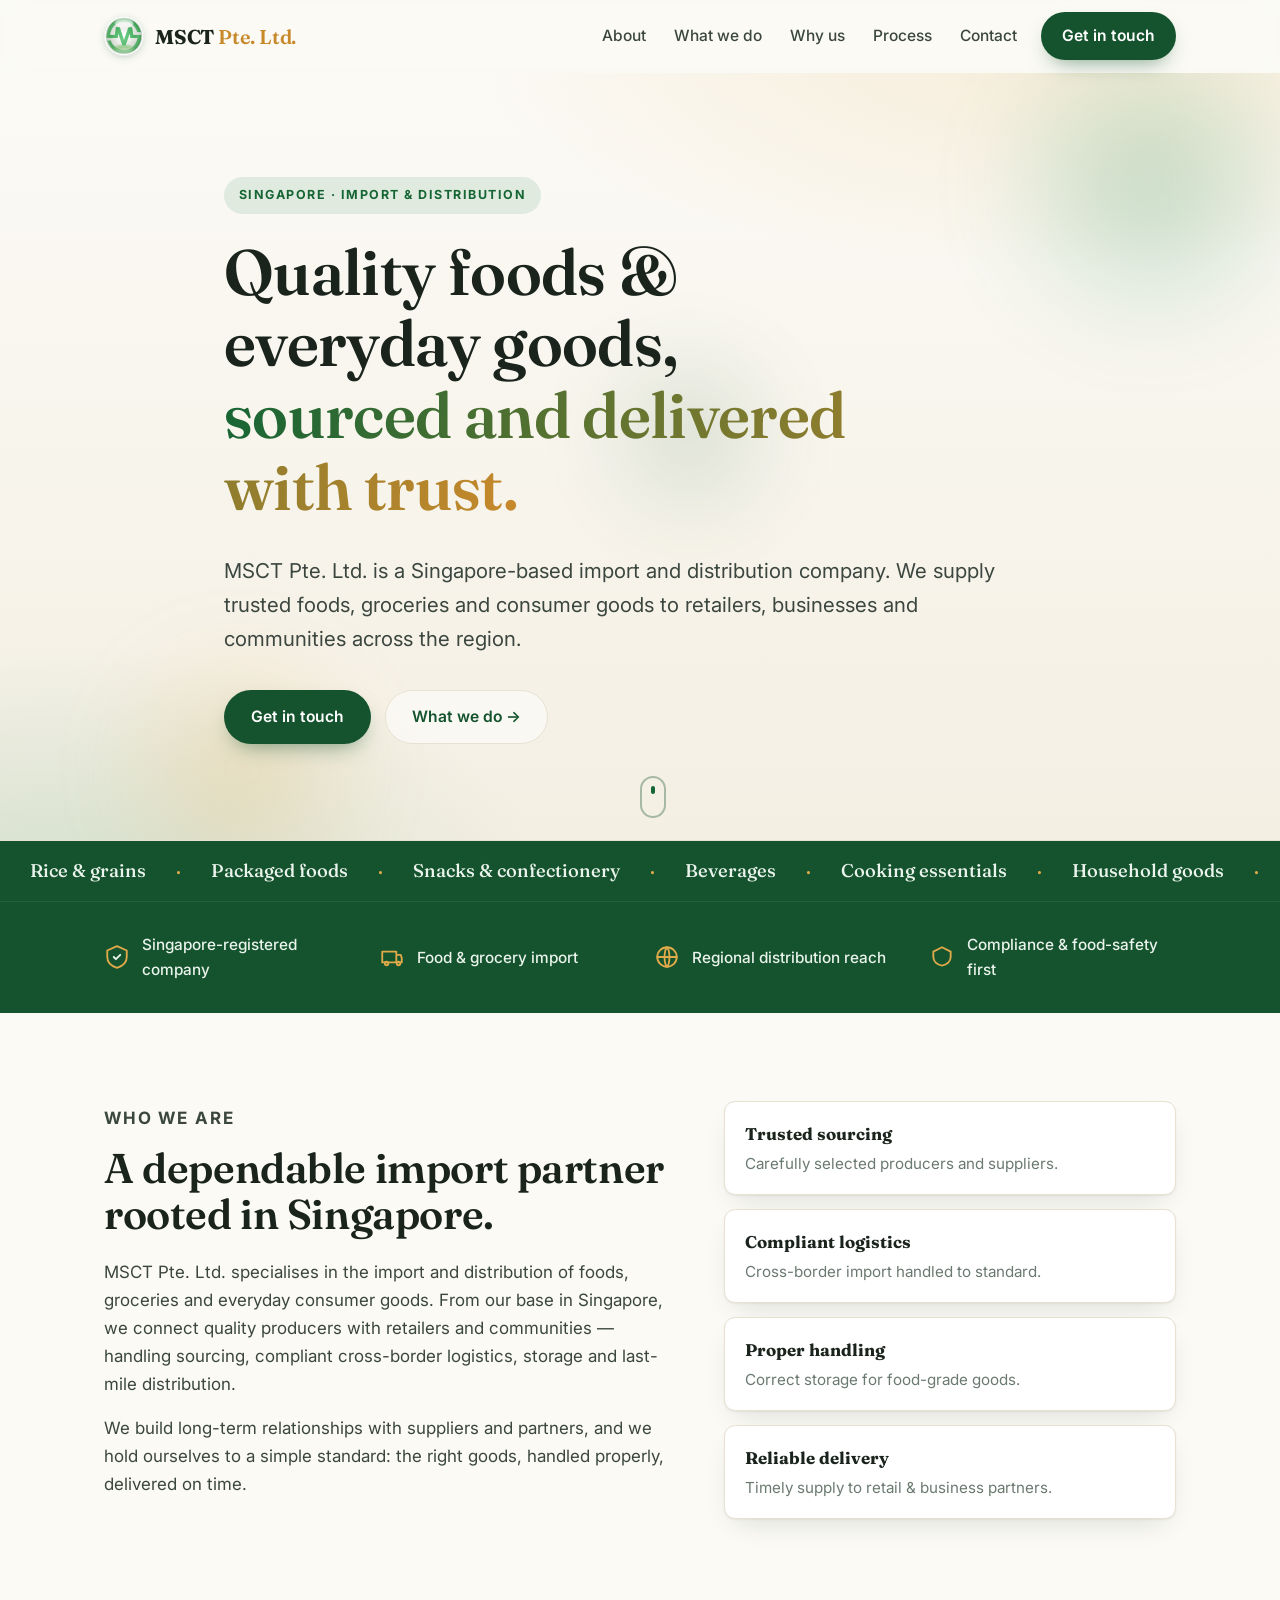
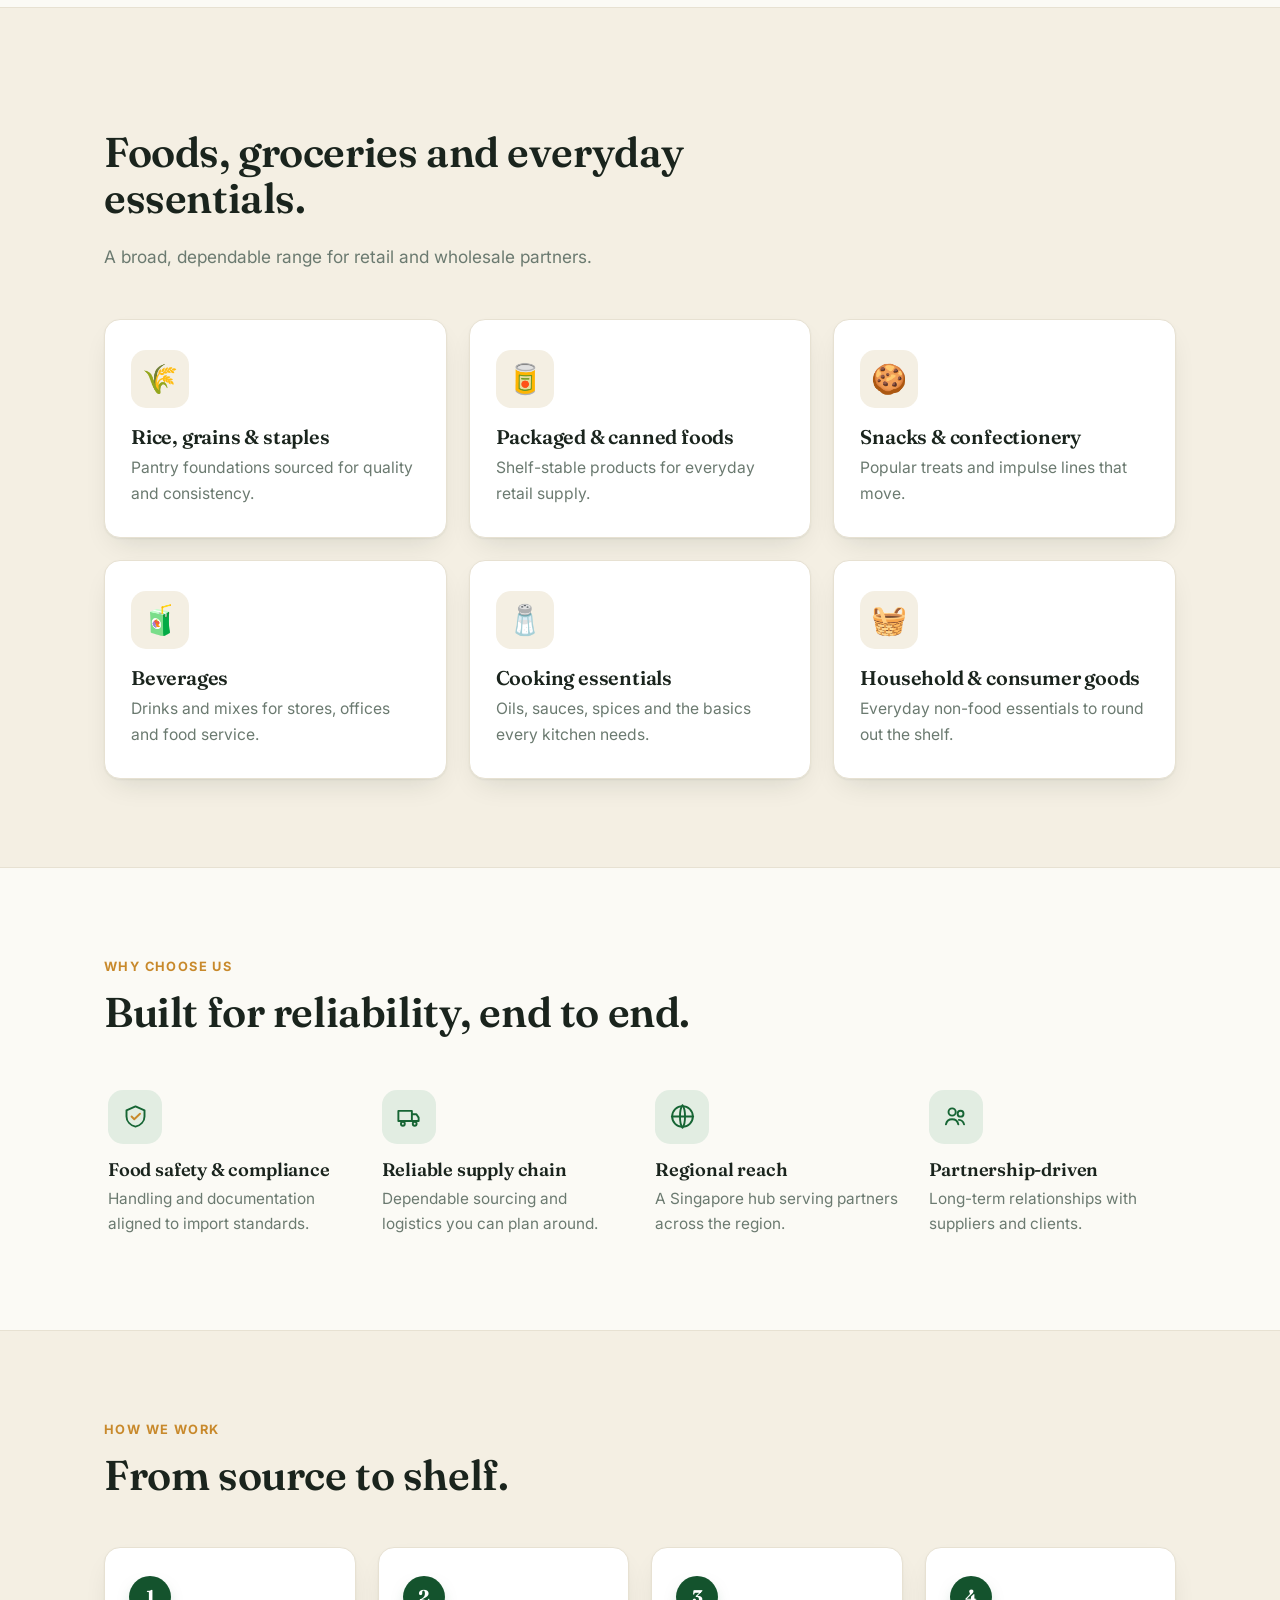
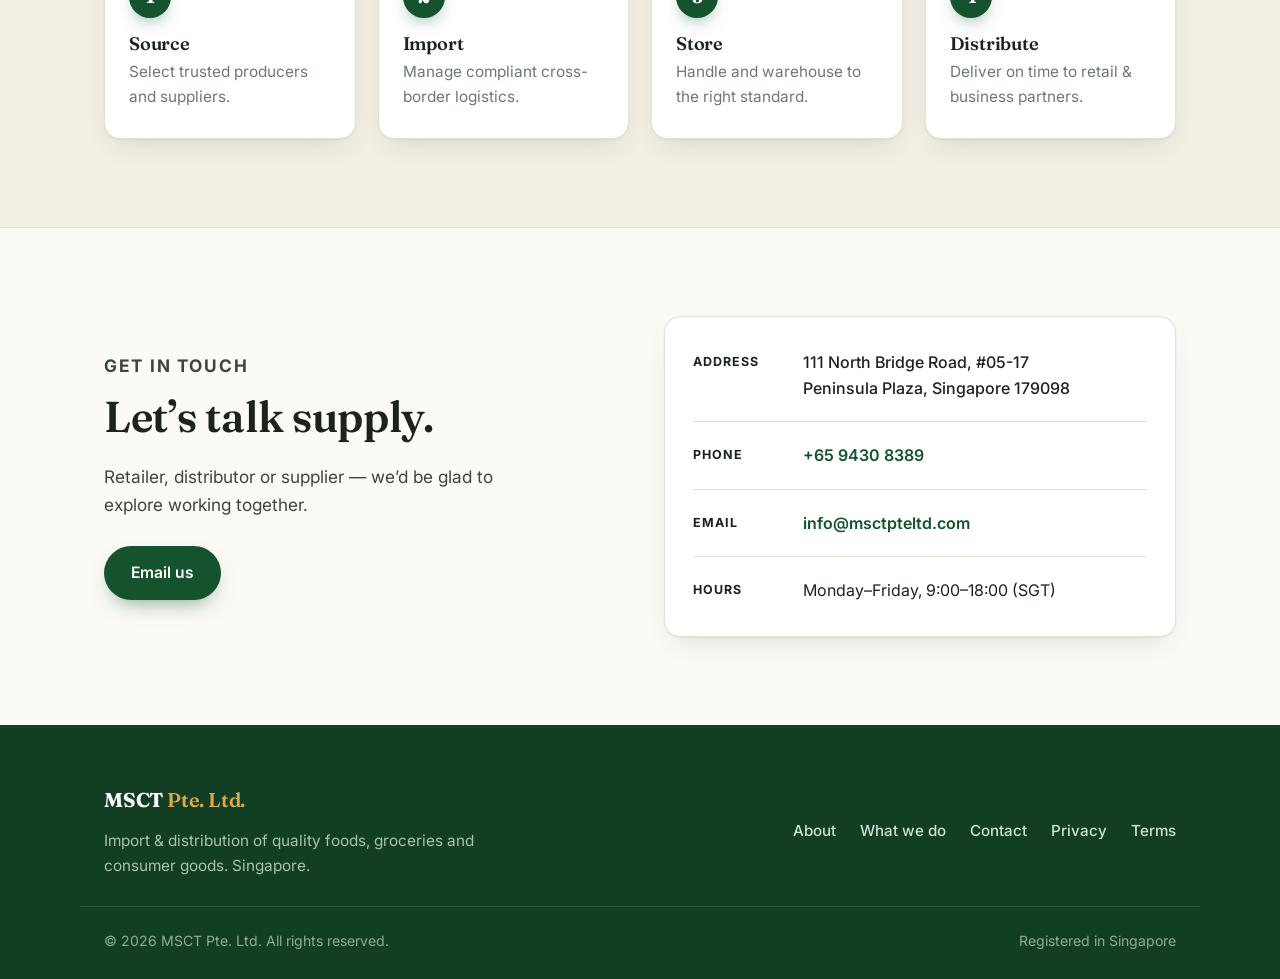
==== commit 912034a4: "Immersive redesign: animations, mobile menu, optimized OG image - Animated hero (staggered entrance," ====
--- a/index.html
+++ b/index.html
@@ -8,14 +8,23 @@
   <meta name="theme-color" content="#14532d" />
   <link rel="canonical" href="https://msctpteltd.com/" />
 
-  <!-- Open Graph / social -->
+  <!-- Open Graph / social (link preview) -->
   <meta property="og:type" content="website" />
   <meta property="og:site_name" content="MSCT Pte. Ltd." />
   <meta property="og:title" content="MSCT Pte. Ltd. — Food &amp; Goods Import and Distribution" />
   <meta property="og:description" content="A Singapore-based import and distribution company supplying quality foods, groceries and consumer goods across the region." />
   <meta property="og:url" content="https://msctpteltd.com/" />
-  <meta property="og:image" content="https://msctpteltd.com/assets/og-card.png" />
+  <meta property="og:image" content="https://msctpteltd.com/assets/og-card.jpg" />
+  <meta property="og:image:secure_url" content="https://msctpteltd.com/assets/og-card.jpg" />
+  <meta property="og:image:type" content="image/jpeg" />
+  <meta property="og:image:width" content="1200" />
+  <meta property="og:image:height" content="630" />
+  <meta property="og:image:alt" content="MSCT Pte. Ltd. — food & goods import, Singapore" />
+  <meta property="og:locale" content="en_SG" />
   <meta name="twitter:card" content="summary_large_image" />
+  <meta name="twitter:title" content="MSCT Pte. Ltd. — Food &amp; Goods Import and Distribution" />
+  <meta name="twitter:description" content="A Singapore-based import and distribution company supplying quality foods, groceries and consumer goods." />
+  <meta name="twitter:image" content="https://msctpteltd.com/assets/og-card.jpg" />
 
   <link rel="icon" href="assets/favicon.png" />
   <link rel="apple-touch-icon" href="assets/apple-touch-icon.png" />
@@ -31,6 +40,7 @@
     "@type": "Organization",
     "name": "MSCT Pte. Ltd.",
     "url": "https://msctpteltd.com",
+    "logo": "https://msctpteltd.com/assets/logo-mark.png",
     "description": "Singapore-based import and distribution company supplying quality foods, groceries and consumer goods.",
     "address": {
       "@type": "PostalAddress",
@@ -58,47 +68,91 @@
         <a href="#about">About</a>
         <a href="#services">What we do</a>
         <a href="#why">Why us</a>
+        <a href="#process">Process</a>
         <a href="#contact">Contact</a>
       </nav>
 
       <a class="btn btn-primary header-cta" href="#contact">Get in touch</a>
+
+      <button class="hamburger" id="hamburger" aria-label="Open menu" aria-expanded="false" aria-controls="mobileMenu">
+        <span></span><span></span><span></span>
+      </button>
     </div>
   </header>
+
+  <!-- Mobile menu -->
+  <div class="mobile-menu" id="mobileMenu" aria-hidden="true">
+    <nav aria-label="Mobile">
+      <a href="#about">About</a>
+      <a href="#services">What we do</a>
+      <a href="#why">Why us</a>
+      <a href="#process">Process</a>
+      <a href="#contact">Contact</a>
+      <a class="btn btn-primary" href="#contact">Get in touch</a>
+    </nav>
+  </div>
+  <div class="menu-scrim" id="menuScrim" hidden></div>
 
   <main id="main">
     <!-- HERO -->
     <section class="hero">
+      <div class="hero-orbs" aria-hidden="true">
+        <span class="orb orb-1"></span>
+        <span class="orb orb-2"></span>
+        <span class="orb orb-3"></span>
+      </div>
       <div class="container hero-inner">
-        <p class="eyebrow">Singapore · Import &amp; Distribution</p>
-        <h1>Quality foods &amp; everyday goods, sourced and delivered with trust.</h1>
-        <p class="lede">
+        <p class="eyebrow hero-up" style="--d:.05s">Singapore · Import &amp; Distribution</p>
+        <h1 class="hero-up" style="--d:.15s">Quality foods &amp; everyday goods, <span class="grad">sourced and delivered with trust.</span></h1>
+        <p class="lede hero-up" style="--d:.3s">
           MSCT Pte. Ltd. is a Singapore-based import and distribution company. We supply
           trusted foods, groceries and consumer goods to retailers, businesses and
           communities across the region.
         </p>
-        <div class="hero-actions">
+        <div class="hero-actions hero-up" style="--d:.45s">
           <a class="btn btn-primary" href="#contact">Get in touch</a>
           <a class="btn btn-ghost" href="#services">What we do &rarr;</a>
         </div>
       </div>
-    </section>
+      <div class="scroll-cue hero-up" style="--d:.7s" aria-hidden="true"><span></span></div>
+    </section>
+
+    <!-- MARQUEE -->
+    <div class="marquee" aria-hidden="true">
+      <div class="marquee-track">
+        <span>Rice &amp; grains</span><span aria-hidden="true">•</span>
+        <span>Packaged foods</span><span aria-hidden="true">•</span>
+        <span>Snacks &amp; confectionery</span><span aria-hidden="true">•</span>
+        <span>Beverages</span><span aria-hidden="true">•</span>
+        <span>Cooking essentials</span><span aria-hidden="true">•</span>
+        <span>Household goods</span><span aria-hidden="true">•</span>
+        <span>Provisions</span><span aria-hidden="true">•</span>
+        <span>Rice &amp; grains</span><span aria-hidden="true">•</span>
+        <span>Packaged foods</span><span aria-hidden="true">•</span>
+        <span>Snacks &amp; confectionery</span><span aria-hidden="true">•</span>
+        <span>Beverages</span><span aria-hidden="true">•</span>
+        <span>Cooking essentials</span><span aria-hidden="true">•</span>
+        <span>Household goods</span><span aria-hidden="true">•</span>
+        <span>Provisions</span><span aria-hidden="true">•</span>
+      </div>
+    </div>
 
     <!-- TRUST STRIP -->
     <section class="trust" aria-label="At a glance">
       <div class="container trust-grid">
-        <div class="trust-item">
+        <div class="trust-item reveal">
           <svg viewBox="0 0 24 24" aria-hidden="true"><path d="M12 2 3 6v6c0 5 3.8 8.4 9 10 5.2-1.6 9-5 9-10V6l-9-4Z"/><path d="m9 12 2 2 4-4" class="check"/></svg>
           <span>Singapore-registered company</span>
         </div>
-        <div class="trust-item">
+        <div class="trust-item reveal">
           <svg viewBox="0 0 24 24" aria-hidden="true"><path d="M3 7h13v10H3zM16 10h4l1 3v4h-5z"/><circle cx="7" cy="18" r="1.6"/><circle cx="18" cy="18" r="1.6"/></svg>
           <span>Food &amp; grocery import</span>
         </div>
-        <div class="trust-item">
+        <div class="trust-item reveal">
           <svg viewBox="0 0 24 24" aria-hidden="true"><circle cx="12" cy="12" r="9"/><path d="M3 12h18M12 3c3 3 3 15 0 18M12 3c-3 3-3 15 0 18"/></svg>
           <span>Regional distribution reach</span>
         </div>
-        <div class="trust-item">
+        <div class="trust-item reveal">
           <svg viewBox="0 0 24 24" aria-hidden="true"><path d="M12 3 4 7v5c0 4 3.3 7.4 8 8 4.7-.6 8-4 8-8V7l-8-4Z"/></svg>
           <span>Compliance &amp; food-safety first</span>
         </div>
@@ -109,26 +163,26 @@
     <section class="section" id="about">
       <div class="container about-grid">
         <div class="about-copy">
-          <p class="kicker">Who we are</p>
-          <h2>A dependable import partner rooted in Singapore.</h2>
-          <p>
+          <p class="kicker reveal">Who we are</p>
+          <h2 class="reveal">A dependable import partner rooted in Singapore.</h2>
+          <p class="reveal">
             MSCT Pte. Ltd. specialises in the import and distribution of foods,
             groceries and everyday consumer goods. From our base in Singapore, we
             connect quality producers with retailers and communities — handling
             sourcing, compliant cross-border logistics, storage and last-mile
             distribution.
           </p>
-          <p>
+          <p class="reveal">
             We build long-term relationships with suppliers and partners, and we
             hold ourselves to a simple standard: the right goods, handled properly,
             delivered on time.
           </p>
         </div>
         <ul class="about-points">
-          <li><strong>Trusted sourcing</strong><span>Carefully selected producers and suppliers.</span></li>
-          <li><strong>Compliant logistics</strong><span>Cross-border import handled to standard.</span></li>
-          <li><strong>Proper handling</strong><span>Correct storage for food-grade goods.</span></li>
-          <li><strong>Reliable delivery</strong><span>Timely supply to retail &amp; business partners.</span></li>
+          <li class="reveal"><strong>Trusted sourcing</strong><span>Carefully selected producers and suppliers.</span></li>
+          <li class="reveal"><strong>Compliant logistics</strong><span>Cross-border import handled to standard.</span></li>
+          <li class="reveal"><strong>Proper handling</strong><span>Correct storage for food-grade goods.</span></li>
+          <li class="reveal"><strong>Reliable delivery</strong><span>Timely supply to retail &amp; business partners.</span></li>
         </ul>
       </div>
     </section>
@@ -137,37 +191,37 @@
     <section class="section section-alt" id="services">
       <div class="container">
         <div class="section-head">
-          <p class="kicker">What we import &amp; distribute</p>
-          <h2>Foods, groceries and everyday essentials.</h2>
-          <p class="section-sub">A broad, dependable range for retail and wholesale partners.</p>
+          <p class="kicker reveal">What we import &amp; distribute</p>
+          <h2 class="reveal">Foods, groceries and everyday essentials.</h2>
+          <p class="section-sub reveal">A broad, dependable range for retail and wholesale partners.</p>
         </div>
         <div class="cards">
-          <article class="card">
+          <article class="card reveal">
             <div class="card-ico" aria-hidden="true">🌾</div>
             <h3>Rice, grains &amp; staples</h3>
             <p>Pantry foundations sourced for quality and consistency.</p>
           </article>
-          <article class="card">
+          <article class="card reveal">
             <div class="card-ico" aria-hidden="true">🥫</div>
             <h3>Packaged &amp; canned foods</h3>
             <p>Shelf-stable products for everyday retail supply.</p>
           </article>
-          <article class="card">
+          <article class="card reveal">
             <div class="card-ico" aria-hidden="true">🍪</div>
             <h3>Snacks &amp; confectionery</h3>
             <p>Popular treats and impulse lines that move.</p>
           </article>
-          <article class="card">
+          <article class="card reveal">
             <div class="card-ico" aria-hidden="true">🧃</div>
             <h3>Beverages</h3>
             <p>Drinks and mixes for stores, offices and food service.</p>
           </article>
-          <article class="card">
+          <article class="card reveal">
             <div class="card-ico" aria-hidden="true">🧂</div>
             <h3>Cooking essentials</h3>
             <p>Oils, sauces, spices and the basics every kitchen needs.</p>
           </article>
-          <article class="card">
+          <article class="card reveal">
             <div class="card-ico" aria-hidden="true">🧺</div>
             <h3>Household &amp; consumer goods</h3>
             <p>Everyday non-food essentials to round out the shelf.</p>
@@ -180,32 +234,32 @@
     <section class="section" id="why">
       <div class="container">
         <div class="section-head">
-          <p class="kicker">Why choose us</p>
-          <h2>Built for reliability, end to end.</h2>
+          <p class="kicker reveal">Why choose us</p>
+          <h2 class="reveal">Built for reliability, end to end.</h2>
         </div>
         <div class="values">
-          <div class="value">
+          <div class="value reveal">
             <div class="value-ico" aria-hidden="true">
               <svg viewBox="0 0 24 24"><path d="M12 3 4 6.5v5.5c0 4.4 3.4 7.9 8 9 4.6-1.1 8-4.6 8-9V6.5L12 3Z"/><path d="m8.5 12 2.4 2.4L16 9.5" class="check"/></svg>
             </div>
             <h3>Food safety &amp; compliance</h3>
             <p>Handling and documentation aligned to import standards.</p>
           </div>
-          <div class="value">
+          <div class="value reveal">
             <div class="value-ico" aria-hidden="true">
               <svg viewBox="0 0 24 24"><path d="M3 7h12v9H3zM15 10h4l2 3v3h-6z"/><circle cx="7" cy="18.5" r="1.7"/><circle cx="17.5" cy="18.5" r="1.7"/></svg>
             </div>
             <h3>Reliable supply chain</h3>
             <p>Dependable sourcing and logistics you can plan around.</p>
           </div>
-          <div class="value">
+          <div class="value reveal">
             <div class="value-ico" aria-hidden="true">
               <svg viewBox="0 0 24 24"><path d="M12 2c3 4 3 16 0 20M12 2C9 6 9 18 12 22M2.5 12h19"/><circle cx="12" cy="12" r="9.2"/></svg>
             </div>
             <h3>Regional reach</h3>
             <p>A Singapore hub serving partners across the region.</p>
           </div>
-          <div class="value">
+          <div class="value reveal">
             <div class="value-ico" aria-hidden="true">
               <svg viewBox="0 0 24 24"><circle cx="9" cy="8" r="3.2"/><circle cx="16.5" cy="9.5" r="2.6"/><path d="M3.5 19c.6-3 3-4.6 5.5-4.6S13.9 16 14.5 19M15 15c2.2.1 4 1.5 4.6 4"/></svg>
             </div>
@@ -220,14 +274,14 @@
     <section class="section section-alt" id="process">
       <div class="container">
         <div class="section-head">
-          <p class="kicker">How we work</p>
-          <h2>From source to shelf.</h2>
+          <p class="kicker reveal">How we work</p>
+          <h2 class="reveal">From source to shelf.</h2>
         </div>
         <ol class="steps">
-          <li><span class="step-n">1</span><h3>Source</h3><p>Select trusted producers and suppliers.</p></li>
-          <li><span class="step-n">2</span><h3>Import</h3><p>Manage compliant cross-border logistics.</p></li>
-          <li><span class="step-n">3</span><h3>Store</h3><p>Handle and warehouse to the right standard.</p></li>
-          <li><span class="step-n">4</span><h3>Distribute</h3><p>Deliver on time to retail &amp; business partners.</p></li>
+          <li class="reveal"><span class="step-n">1</span><h3>Source</h3><p>Select trusted producers and suppliers.</p></li>
+          <li class="reveal"><span class="step-n">2</span><h3>Import</h3><p>Manage compliant cross-border logistics.</p></li>
+          <li class="reveal"><span class="step-n">3</span><h3>Store</h3><p>Handle and warehouse to the right standard.</p></li>
+          <li class="reveal"><span class="step-n">4</span><h3>Distribute</h3><p>Deliver on time to retail &amp; business partners.</p></li>
         </ol>
       </div>
     </section>
@@ -236,12 +290,12 @@
     <section class="section contact" id="contact">
       <div class="container contact-grid">
         <div class="contact-copy">
-          <p class="kicker">Get in touch</p>
-          <h2>Let&rsquo;s talk supply.</h2>
-          <p>Retailer, distributor or supplier — we&rsquo;d be glad to explore working together.</p>
-          <a class="btn btn-primary" href="mailto:info@msctpteltd.com">Email us</a>
-        </div>
-        <div class="contact-details">
+          <p class="kicker reveal">Get in touch</p>
+          <h2 class="reveal">Let&rsquo;s talk supply.</h2>
+          <p class="reveal">Retailer, distributor or supplier — we&rsquo;d be glad to explore working together.</p>
+          <a class="btn btn-primary reveal" href="mailto:info@msctpteltd.com">Email us</a>
+        </div>
+        <div class="contact-details reveal">
           <div class="contact-row">
             <span class="contact-label">Address</span>
             <address>111 North Bridge Road, #05-17<br />Peninsula Plaza, Singapore 179098</address>
@@ -283,18 +337,6 @@
     </div>
   </footer>
 
-  <script>
-    document.getElementById('year').textContent = new Date().getFullYear();
-    // Smooth-scroll for same-page anchors
-    document.querySelectorAll('a[href^="#"]').forEach(function (a) {
-      a.addEventListener('click', function (e) {
-        var id = a.getAttribute('href');
-        if (id.length > 1) {
-          var el = document.querySelector(id);
-          if (el) { e.preventDefault(); el.scrollIntoView({ behavior: 'smooth', block: 'start' }); }
-        }
-      });
-    });
-  </script>
+  <script src="assets/app.js" defer></script>
 </body>
 </html>
--- a/assets/style.css
+++ b/assets/style.css
@@ -1,6 +1,6 @@
 /* ============================================================
-   MSC Pte. Ltd. — landing page styles
-   Palette: forest green + warm gold on cream. Fraunces / Inter.
+   MSCT Pte. Ltd. — landing page
+   Forest green + warm gold on cream · Fraunces / Inter
    ============================================================ */
 :root {
   --green-900: #123f24;
@@ -19,16 +19,15 @@
   --radius: 16px;
   --radius-sm: 11px;
   --shadow: 0 1px 2px rgba(20, 40, 25, .06), 0 12px 30px -12px rgba(20, 40, 25, .16);
-  --shadow-lg: 0 20px 50px -20px rgba(20, 40, 25, .28);
+  --shadow-lg: 0 24px 60px -22px rgba(20, 40, 25, .32);
   --max: 1120px;
   --font-body: "Inter", -apple-system, BlinkMacSystemFont, "Segoe UI", Roboto, Helvetica, Arial, sans-serif;
   --font-display: "Fraunces", Georgia, "Times New Roman", serif;
+  --spring: cubic-bezier(.34, 1.56, .64, 1);
 }
 
 * { box-sizing: border-box; }
-
-html { scroll-behavior: smooth; }
-@media (prefers-reduced-motion: reduce) { html { scroll-behavior: auto; } }
+html { scroll-behavior: smooth; -webkit-text-size-adjust: 100%; }
 
 body {
   margin: 0;
@@ -38,6 +37,7 @@
   line-height: 1.65;
   -webkit-font-smoothing: antialiased;
   text-rendering: optimizeLegibility;
+  overflow-x: hidden;
 }
 
 img, svg { display: block; max-width: 100%; }
@@ -50,130 +50,168 @@
   margin: 0 0 .5em;
   font-weight: 600;
 }
-
 p { margin: 0 0 1rem; }
-
 a { color: var(--green-700); text-decoration: none; }
 a:hover { color: var(--green-800); }
 
 .container { width: 100%; max-width: var(--max); margin: 0 auto; padding: 0 24px; }
 
-.skip-link {
-  position: absolute; left: -9999px; top: 0; z-index: 100;
-  background: var(--green-800); color: #fff; padding: 10px 16px; border-radius: 0 0 8px 0;
-}
+.skip-link { position: absolute; left: -9999px; top: 0; z-index: 200; background: var(--green-800); color: #fff; padding: 10px 16px; border-radius: 0 0 8px 0; }
 .skip-link:focus { left: 0; }
-
 :focus-visible { outline: 3px solid var(--gold-light); outline-offset: 2px; border-radius: 4px; }
 
 /* ---------- Buttons ---------- */
 .btn {
+  position: relative; overflow: hidden;
   display: inline-flex; align-items: center; justify-content: center; gap: .5rem;
-  padding: 13px 24px; border-radius: 999px; font-weight: 600; font-size: .98rem;
-  cursor: pointer; border: 1.5px solid transparent; transition: transform .15s ease, box-shadow .15s ease, background .15s ease, border-color .15s ease;
+  padding: 13px 26px; border-radius: 999px; font-weight: 600; font-size: .98rem;
+  cursor: pointer; border: 1.5px solid transparent;
+  transition: transform .2s var(--spring), box-shadow .2s ease, background .2s ease, border-color .2s ease;
   white-space: nowrap;
 }
-.btn-primary { background: var(--green-800); color: #fff; box-shadow: 0 8px 20px -8px rgba(20, 83, 45, .55); }
-.btn-primary:hover { background: var(--green-900); color: #fff; transform: translateY(-2px); box-shadow: 0 14px 26px -10px rgba(20, 83, 45, .6); }
-.btn-ghost { background: transparent; color: var(--green-800); border-color: var(--line); }
-.btn-ghost:hover { border-color: var(--green-600); color: var(--green-900); background: #fff; }
+.btn-primary { background: var(--green-800); color: #fff; box-shadow: 0 10px 22px -10px rgba(20, 83, 45, .6); }
+.btn-primary::after { content: ""; position: absolute; inset: 0; background: linear-gradient(110deg, transparent 30%, rgba(255,255,255,.28) 50%, transparent 70%); transform: translateX(-120%); transition: transform .6s ease; }
+.btn-primary:hover { background: var(--green-900); color: #fff; transform: translateY(-3px) scale(1.02); box-shadow: 0 18px 30px -12px rgba(20, 83, 45, .65); }
+.btn-primary:hover::after { transform: translateX(120%); }
+.btn-primary:active { transform: translateY(-1px) scale(.99); }
+.btn-ghost { background: rgba(255,255,255,.5); color: var(--green-800); border-color: var(--line); }
+.btn-ghost:hover { border-color: var(--green-600); color: var(--green-900); background: #fff; transform: translateY(-3px); }
 
 /* ---------- Header ---------- */
 .site-header {
-  position: sticky; top: 0; z-index: 50;
-  background: rgba(251, 250, 245, .82);
-  backdrop-filter: saturate(150%) blur(12px);
-  -webkit-backdrop-filter: saturate(150%) blur(12px);
-  border-bottom: 1px solid var(--line);
-}
+  position: sticky; top: 0; z-index: 100;
+  background: rgba(251, 250, 245, .8);
+  backdrop-filter: saturate(150%) blur(12px); -webkit-backdrop-filter: saturate(150%) blur(12px);
+  border-bottom: 1px solid transparent;
+  transition: border-color .3s ease, background .3s ease, box-shadow .3s ease;
+}
+.site-header.scrolled { border-bottom-color: var(--line); box-shadow: 0 6px 24px -18px rgba(20,40,25,.5); background: rgba(251,250,245,.92); }
 .header-inner { display: flex; align-items: center; gap: 24px; height: 72px; }
-.brand { display: inline-flex; align-items: center; gap: 11px; }
-.brand-mark { flex: none; width: 40px; height: 40px; border-radius: 50%; object-fit: cover; }
+.brand { display: inline-flex; align-items: center; gap: 11px; transition: transform .2s var(--spring); }
+.brand:hover { transform: scale(1.03); }
+.brand-mark { flex: none; width: 40px; height: 40px; border-radius: 50%; object-fit: cover; box-shadow: 0 2px 10px -3px rgba(20,83,45,.4); }
 .brand-name { font-family: var(--font-display); font-weight: 700; font-size: 1.25rem; color: var(--ink); letter-spacing: -.01em; }
 .brand-name span { color: var(--gold); font-weight: 600; }
 .nav { display: flex; gap: 28px; margin-left: auto; }
-.nav a { color: var(--body); font-weight: 500; font-size: .97rem; }
+.nav a { position: relative; color: var(--body); font-weight: 500; font-size: .97rem; padding: 4px 0; }
+.nav a::after { content: ""; position: absolute; left: 0; bottom: 0; height: 2px; width: 0; background: var(--gold); border-radius: 2px; transition: width .25s ease; }
 .nav a:hover { color: var(--green-800); }
+.nav a:hover::after { width: 100%; }
 .header-cta { padding: 10px 20px; }
+
+/* Hamburger */
+.hamburger { display: none; margin-left: auto; width: 44px; height: 44px; border: 0; background: transparent; cursor: pointer; padding: 10px; }
+.hamburger span { display: block; height: 2.5px; width: 100%; background: var(--ink); border-radius: 3px; transition: transform .3s var(--spring), opacity .2s ease; }
+.hamburger span + span { margin-top: 5px; }
+.hamburger.open span:nth-child(1) { transform: translateY(7.5px) rotate(45deg); }
+.hamburger.open span:nth-child(2) { opacity: 0; }
+.hamburger.open span:nth-child(3) { transform: translateY(-7.5px) rotate(-45deg); }
+
+/* Mobile menu */
+.mobile-menu {
+  position: fixed; top: 72px; left: 0; right: 0; z-index: 95;
+  background: rgba(251, 250, 245, .98); backdrop-filter: blur(12px);
+  border-bottom: 1px solid var(--line);
+  transform: translateY(-12px); opacity: 0; pointer-events: none;
+  transition: transform .3s var(--spring), opacity .25s ease;
+}
+.mobile-menu.open { transform: translateY(0); opacity: 1; pointer-events: auto; }
+.mobile-menu nav { display: flex; flex-direction: column; padding: 16px 24px 26px; gap: 4px; }
+.mobile-menu nav a { color: var(--ink); font-weight: 600; font-size: 1.12rem; padding: 14px 4px; border-bottom: 1px solid var(--line); }
+.mobile-menu nav a.btn { border: 0; margin-top: 14px; color: #fff; justify-content: center; }
+.menu-scrim { position: fixed; inset: 72px 0 0; z-index: 90; background: rgba(18,40,25,.28); backdrop-filter: blur(1px); }
 
 /* ---------- Hero ---------- */
 .hero {
   position: relative; overflow: hidden;
   background:
-    radial-gradient(1100px 460px at 85% -10%, rgba(224, 169, 74, .18), transparent 60%),
-    radial-gradient(900px 500px at 5% 110%, rgba(47, 143, 91, .16), transparent 55%),
+    radial-gradient(1100px 460px at 85% -10%, rgba(224, 169, 74, .2), transparent 60%),
+    radial-gradient(900px 500px at 5% 110%, rgba(47, 143, 91, .18), transparent 55%),
     linear-gradient(180deg, var(--cream) 0%, var(--cream-2) 100%);
   border-bottom: 1px solid var(--line);
 }
-.hero-inner { padding: 96px 24px 92px; max-width: 860px; }
-.eyebrow {
-  display: inline-block; font-size: .78rem; font-weight: 700; letter-spacing: .12em; text-transform: uppercase;
-  color: var(--green-700); background: rgba(47, 143, 91, .1); padding: 7px 14px; border-radius: 999px; margin: 0 0 22px;
-}
-.hero h1 { font-size: clamp(2.35rem, 5.2vw, 3.9rem); font-weight: 600; max-width: 15ch; }
-.lede { font-size: clamp(1.06rem, 1.9vw, 1.28rem); color: var(--body); max-width: 60ch; margin-top: 1.1rem; }
+.hero-inner { position: relative; z-index: 2; padding: 104px 24px 96px; max-width: 880px; }
+.hero-orbs { position: absolute; inset: 0; z-index: 1; overflow: hidden; }
+.orb { position: absolute; border-radius: 50%; filter: blur(40px); opacity: .5; }
+.orb-1 { width: 340px; height: 340px; background: radial-gradient(circle, rgba(47,143,91,.55), transparent 70%); top: -60px; right: -40px; animation: float1 14s ease-in-out infinite; }
+.orb-2 { width: 280px; height: 280px; background: radial-gradient(circle, rgba(224,169,74,.5), transparent 70%); bottom: -70px; left: 8%; animation: float2 18s ease-in-out infinite; }
+.orb-3 { width: 200px; height: 200px; background: radial-gradient(circle, rgba(20,83,45,.35), transparent 70%); top: 34%; left: 46%; animation: float1 20s ease-in-out infinite reverse; }
+@keyframes float1 { 0%,100% { transform: translate(0,0) scale(1); } 50% { transform: translate(-26px, 30px) scale(1.08); } }
+@keyframes float2 { 0%,100% { transform: translate(0,0) scale(1); } 50% { transform: translate(34px, -24px) scale(1.12); } }
+
+.eyebrow { display: inline-block; font-size: .78rem; font-weight: 700; letter-spacing: .12em; text-transform: uppercase; color: var(--green-700); background: rgba(47, 143, 91, .12); padding: 8px 15px; border-radius: 999px; margin: 0 0 22px; }
+.hero h1 { font-size: clamp(2.4rem, 5.4vw, 4rem); font-weight: 600; max-width: 15ch; }
+.hero h1 .grad { background: linear-gradient(100deg, var(--green-700), var(--gold)); -webkit-background-clip: text; background-clip: text; -webkit-text-fill-color: transparent; }
+.lede { font-size: clamp(1.06rem, 1.9vw, 1.28rem); color: var(--body); max-width: 60ch; margin-top: 1.2rem; }
 .hero-actions { display: flex; flex-wrap: wrap; gap: 14px; margin-top: 34px; }
 
-/* ---------- Trust strip ---------- */
-.trust { background: var(--green-800); color: #eaf3ec; }
-.trust-grid { display: grid; grid-template-columns: repeat(4, 1fr); gap: 8px 28px; padding: 26px 24px; }
-.trust-item { display: flex; align-items: center; gap: 12px; font-weight: 500; font-size: .96rem; }
-.trust-item svg { width: 26px; height: 26px; flex: none; fill: none; stroke: var(--gold-light); stroke-width: 1.7; stroke-linecap: round; stroke-linejoin: round; }
-.trust-item svg .check { stroke: #eaf3ec; }
+.scroll-cue { position: absolute; left: 50%; bottom: 22px; transform: translateX(-50%); width: 26px; height: 42px; border: 2px solid rgba(20,83,45,.35); border-radius: 14px; z-index: 2; }
+.scroll-cue span { position: absolute; left: 50%; top: 8px; width: 4px; height: 8px; margin-left: -2px; background: var(--green-700); border-radius: 2px; animation: cue 1.6s ease-in-out infinite; }
+@keyframes cue { 0% { opacity: 0; transform: translateY(0); } 40% { opacity: 1; } 80%,100% { opacity: 0; transform: translateY(14px); } }
+
+/* Hero entrance */
+.hero-up { opacity: 0; transform: translateY(26px); animation: heroUp .9s var(--spring) forwards; animation-delay: var(--d, 0s); }
+@keyframes heroUp { to { opacity: 1; transform: none; } }
+
+/* ---------- Marquee ---------- */
+.marquee { background: var(--green-800); color: #eaf3ec; overflow: hidden; padding: 15px 0; border-bottom: 1px solid rgba(255,255,255,.08); }
+.marquee-track { display: inline-flex; align-items: center; gap: 30px; white-space: nowrap; padding-left: 30px; animation: marquee 32s linear infinite; will-change: transform; }
+.marquee-track span { font-family: var(--font-display); font-size: 1.15rem; font-weight: 500; }
+.marquee-track span[aria-hidden] { color: var(--gold-light); font-size: .8rem; }
+.marquee:hover .marquee-track { animation-play-state: paused; }
+@keyframes marquee { to { transform: translateX(-50%); } }
 
 /* ---------- Sections ---------- */
-.section { padding: 84px 0; }
+.section { padding: 88px 0; }
 .section-alt { background: var(--cream-2); border-top: 1px solid var(--line); border-bottom: 1px solid var(--line); }
 .kicker { font-size: .8rem; font-weight: 700; letter-spacing: .11em; text-transform: uppercase; color: var(--gold); margin: 0 0 12px; }
-.section-head { max-width: 640px; margin: 0 0 46px; }
+.section-head { max-width: 640px; margin: 0 0 48px; }
 .section-head h2 { font-size: clamp(1.8rem, 3.6vw, 2.6rem); }
 .section-sub { color: var(--muted); font-size: 1.08rem; }
+
+/* ---------- Trust ---------- */
+.trust { background: var(--green-800); color: #eaf3ec; }
+.trust-grid { display: grid; grid-template-columns: repeat(4, 1fr); gap: 10px 28px; padding: 30px 24px; }
+.trust-item { display: flex; align-items: center; gap: 12px; font-weight: 500; font-size: .96rem; }
+.trust-item svg { width: 26px; height: 26px; flex: none; fill: none; stroke: var(--gold-light); stroke-width: 1.7; stroke-linecap: round; stroke-linejoin: round; transition: transform .3s var(--spring); }
+.trust-item:hover svg { transform: scale(1.2) rotate(-6deg); }
+.trust-item svg .check { stroke: #eaf3ec; }
 
 /* ---------- About ---------- */
 .about-grid { display: grid; grid-template-columns: 1.25fr 1fr; gap: 56px; align-items: center; }
 .about-copy h2 { font-size: clamp(1.8rem, 3.6vw, 2.6rem); }
 .about-copy p { color: var(--body); font-size: 1.06rem; }
 .about-points { list-style: none; margin: 0; padding: 0; display: grid; gap: 14px; }
-.about-points li {
-  background: var(--card); border: 1px solid var(--line); border-radius: var(--radius-sm);
-  padding: 18px 20px; box-shadow: var(--shadow); display: grid; gap: 3px;
-}
+.about-points li { background: var(--card); border: 1px solid var(--line); border-radius: var(--radius-sm); padding: 18px 20px; box-shadow: var(--shadow); display: grid; gap: 3px; transition: transform .2s var(--spring), box-shadow .2s ease; }
+.about-points li:hover { transform: translateX(6px); box-shadow: var(--shadow-lg); }
 .about-points strong { color: var(--ink); font-family: var(--font-display); font-size: 1.06rem; }
 .about-points span { color: var(--muted); font-size: .95rem; }
 
-/* ---------- Cards (services) ---------- */
+/* ---------- Cards ---------- */
 .cards { display: grid; grid-template-columns: repeat(3, 1fr); gap: 22px; }
-.card {
-  background: var(--card); border: 1px solid var(--line); border-radius: var(--radius);
-  padding: 30px 26px; box-shadow: var(--shadow); transition: transform .18s ease, box-shadow .18s ease, border-color .18s ease;
-}
-.card:hover { transform: translateY(-4px); box-shadow: var(--shadow-lg); border-color: #dcd5c3; }
-.card-ico {
-  width: 56px; height: 56px; display: grid; place-items: center; font-size: 28px;
-  background: var(--cream-2); border-radius: 14px; margin-bottom: 18px;
-}
+.card { background: var(--card); border: 1px solid var(--line); border-radius: var(--radius); padding: 30px 26px; box-shadow: var(--shadow); transition: transform .25s var(--spring), box-shadow .25s ease, border-color .25s ease; }
+.card:hover { transform: translateY(-8px); box-shadow: var(--shadow-lg); border-color: #dcd5c3; }
+.card-ico { width: 58px; height: 58px; display: grid; place-items: center; font-size: 29px; background: var(--cream-2); border-radius: 15px; margin-bottom: 18px; transition: transform .3s var(--spring); }
+.card:hover .card-ico { transform: scale(1.12) rotate(-8deg); }
 .card h3 { font-size: 1.24rem; margin-bottom: .35em; }
 .card p { color: var(--muted); margin: 0; font-size: .98rem; }
 
 /* ---------- Values ---------- */
 .values { display: grid; grid-template-columns: repeat(4, 1fr); gap: 22px; }
 .value { padding: 6px 4px; }
-.value-ico {
-  width: 52px; height: 52px; display: grid; place-items: center;
-  background: rgba(47, 143, 91, .12); border-radius: 14px; margin-bottom: 16px;
-}
+.value-ico { width: 54px; height: 54px; display: grid; place-items: center; background: rgba(47, 143, 91, .12); border-radius: 15px; margin-bottom: 16px; transition: transform .3s var(--spring), background .3s ease; }
+.value:hover .value-ico { transform: translateY(-4px) scale(1.06); background: rgba(47, 143, 91, .18); }
 .value-ico svg { width: 27px; height: 27px; fill: none; stroke: var(--green-700); stroke-width: 1.7; stroke-linecap: round; stroke-linejoin: round; }
 .value-ico svg .check { stroke: var(--gold); }
 .value h3 { font-size: 1.14rem; margin-bottom: .3em; }
 .value p { color: var(--muted); margin: 0; font-size: .96rem; }
 
 /* ---------- Process ---------- */
-.steps { list-style: none; margin: 0; padding: 0; display: grid; grid-template-columns: repeat(4, 1fr); gap: 22px; counter-reset: step; }
-.steps li { position: relative; background: var(--card); border: 1px solid var(--line); border-radius: var(--radius); padding: 28px 24px; box-shadow: var(--shadow); }
-.step-n {
-  display: grid; place-items: center; width: 40px; height: 40px; border-radius: 50%;
-  background: var(--green-800); color: #fff; font-family: var(--font-display); font-weight: 700; font-size: 1.1rem; margin-bottom: 16px;
-}
+.steps { list-style: none; margin: 0; padding: 0; display: grid; grid-template-columns: repeat(4, 1fr); gap: 22px; }
+.steps li { position: relative; background: var(--card); border: 1px solid var(--line); border-radius: var(--radius); padding: 28px 24px; box-shadow: var(--shadow); transition: transform .25s var(--spring), box-shadow .25s ease; }
+.steps li:hover { transform: translateY(-6px); box-shadow: var(--shadow-lg); }
+.step-n { display: grid; place-items: center; width: 42px; height: 42px; border-radius: 50%; background: var(--green-800); color: #fff; font-family: var(--font-display); font-weight: 700; font-size: 1.15rem; margin-bottom: 16px; box-shadow: 0 8px 18px -8px rgba(20,83,45,.6); transition: transform .3s var(--spring); }
+.steps li:hover .step-n { transform: scale(1.12) rotate(8deg); }
 .steps h3 { font-size: 1.14rem; margin-bottom: .25em; }
 .steps p { color: var(--muted); margin: 0; font-size: .96rem; }
 
@@ -182,10 +220,7 @@
 .contact-copy h2 { font-size: clamp(1.9rem, 3.8vw, 2.7rem); }
 .contact-copy p { color: var(--body); font-size: 1.08rem; max-width: 40ch; }
 .contact-copy .btn { margin-top: 10px; }
-.contact-details {
-  background: var(--card); border: 1px solid var(--line); border-radius: var(--radius);
-  padding: 12px 28px; box-shadow: var(--shadow);
-}
+.contact-details { background: var(--card); border: 1px solid var(--line); border-radius: var(--radius); padding: 12px 28px; box-shadow: var(--shadow); }
 .contact-row { display: grid; grid-template-columns: 92px 1fr; gap: 18px; align-items: start; padding: 20px 0; border-bottom: 1px solid var(--line); }
 .contact-row:last-child { border-bottom: 0; }
 .contact-label { font-size: .78rem; font-weight: 700; letter-spacing: .08em; text-transform: uppercase; color: var(--muted); padding-top: 3px; }
@@ -194,28 +229,50 @@
 .contact-row span { color: var(--ink); }
 
 /* ---------- Footer ---------- */
-.site-footer { background: var(--green-900); color: #cfe0d4; padding: 56px 0 26px; }
+.site-footer { background: var(--green-900); color: #cfe0d4; padding: 58px 0 26px; }
 .footer-inner { display: flex; justify-content: space-between; gap: 32px; flex-wrap: wrap; padding-bottom: 28px; border-bottom: 1px solid rgba(255, 255, 255, .12); }
 .footer-name { color: #fff; }
 .footer-name span { color: var(--gold-light); }
 .footer-brand p { color: #a9c2b1; margin: 12px 0 0; max-width: 42ch; font-size: .96rem; }
 .footer-links { display: flex; gap: 24px; flex-wrap: wrap; align-items: center; }
-.footer-links a { color: #cfe0d4; font-weight: 500; font-size: .95rem; }
+.footer-links a { position: relative; color: #cfe0d4; font-weight: 500; font-size: .95rem; }
 .footer-links a:hover { color: #fff; }
 .footer-bottom { display: flex; justify-content: space-between; gap: 12px; flex-wrap: wrap; padding-top: 22px; font-size: .88rem; color: #90ab99; }
 
+/* ---------- Scroll reveal ---------- */
+.reveal { opacity: 0; transform: translateY(30px); transition: opacity .7s ease, transform .7s var(--spring); }
+.reveal.is-visible { opacity: 1; transform: none; }
+/* Stagger within grids */
+.cards .card:nth-child(2), .values .value:nth-child(2), .steps li:nth-child(2), .trust-grid .trust-item:nth-child(2), .about-points li:nth-child(2) { transition-delay: .08s; }
+.cards .card:nth-child(3), .values .value:nth-child(3), .steps li:nth-child(3), .trust-grid .trust-item:nth-child(3), .about-points li:nth-child(3) { transition-delay: .16s; }
+.cards .card:nth-child(4), .values .value:nth-child(4), .steps li:nth-child(4), .trust-grid .trust-item:nth-child(4), .about-points li:nth-child(4) { transition-delay: .24s; }
+.cards .card:nth-child(5) { transition-delay: .32s; }
+.cards .card:nth-child(6) { transition-delay: .4s; }
+
 /* ---------- Responsive ---------- */
 @media (max-width: 900px) {
-  .nav { display: none; }
+  .nav, .header-cta { display: none; }
+  .hamburger { display: block; }
   .about-grid, .contact-grid { grid-template-columns: 1fr; gap: 34px; }
   .cards, .values, .steps { grid-template-columns: repeat(2, 1fr); }
-  .trust-grid { grid-template-columns: repeat(2, 1fr); gap: 16px 24px; }
+  .trust-grid { grid-template-columns: repeat(2, 1fr); gap: 18px 24px; }
 }
 @media (max-width: 560px) {
-  .header-cta { display: none; }
-  .section { padding: 62px 0; }
-  .hero-inner { padding: 68px 24px 64px; }
+  .section { padding: 64px 0; }
+  .hero-inner { padding: 76px 24px 72px; }
   .cards, .values, .steps, .trust-grid { grid-template-columns: 1fr; }
   .contact-row { grid-template-columns: 1fr; gap: 4px; }
   .footer-bottom { flex-direction: column; gap: 6px; }
-}
+  .footer-inner { flex-direction: column; gap: 22px; }
+  .scroll-cue { display: none; }
+  .marquee-track span { font-size: 1.02rem; }
+}
+
+/* ---------- Reduced motion ---------- */
+@media (prefers-reduced-motion: reduce) {
+  html { scroll-behavior: auto; }
+  *, *::before, *::after { animation-duration: .001ms !important; animation-iteration-count: 1 !important; transition-duration: .001ms !important; }
+  .hero-up, .reveal { opacity: 1 !important; transform: none !important; }
+  .orb, .scroll-cue span { animation: none !important; }
+  .marquee-track { animation: none !important; }
+}
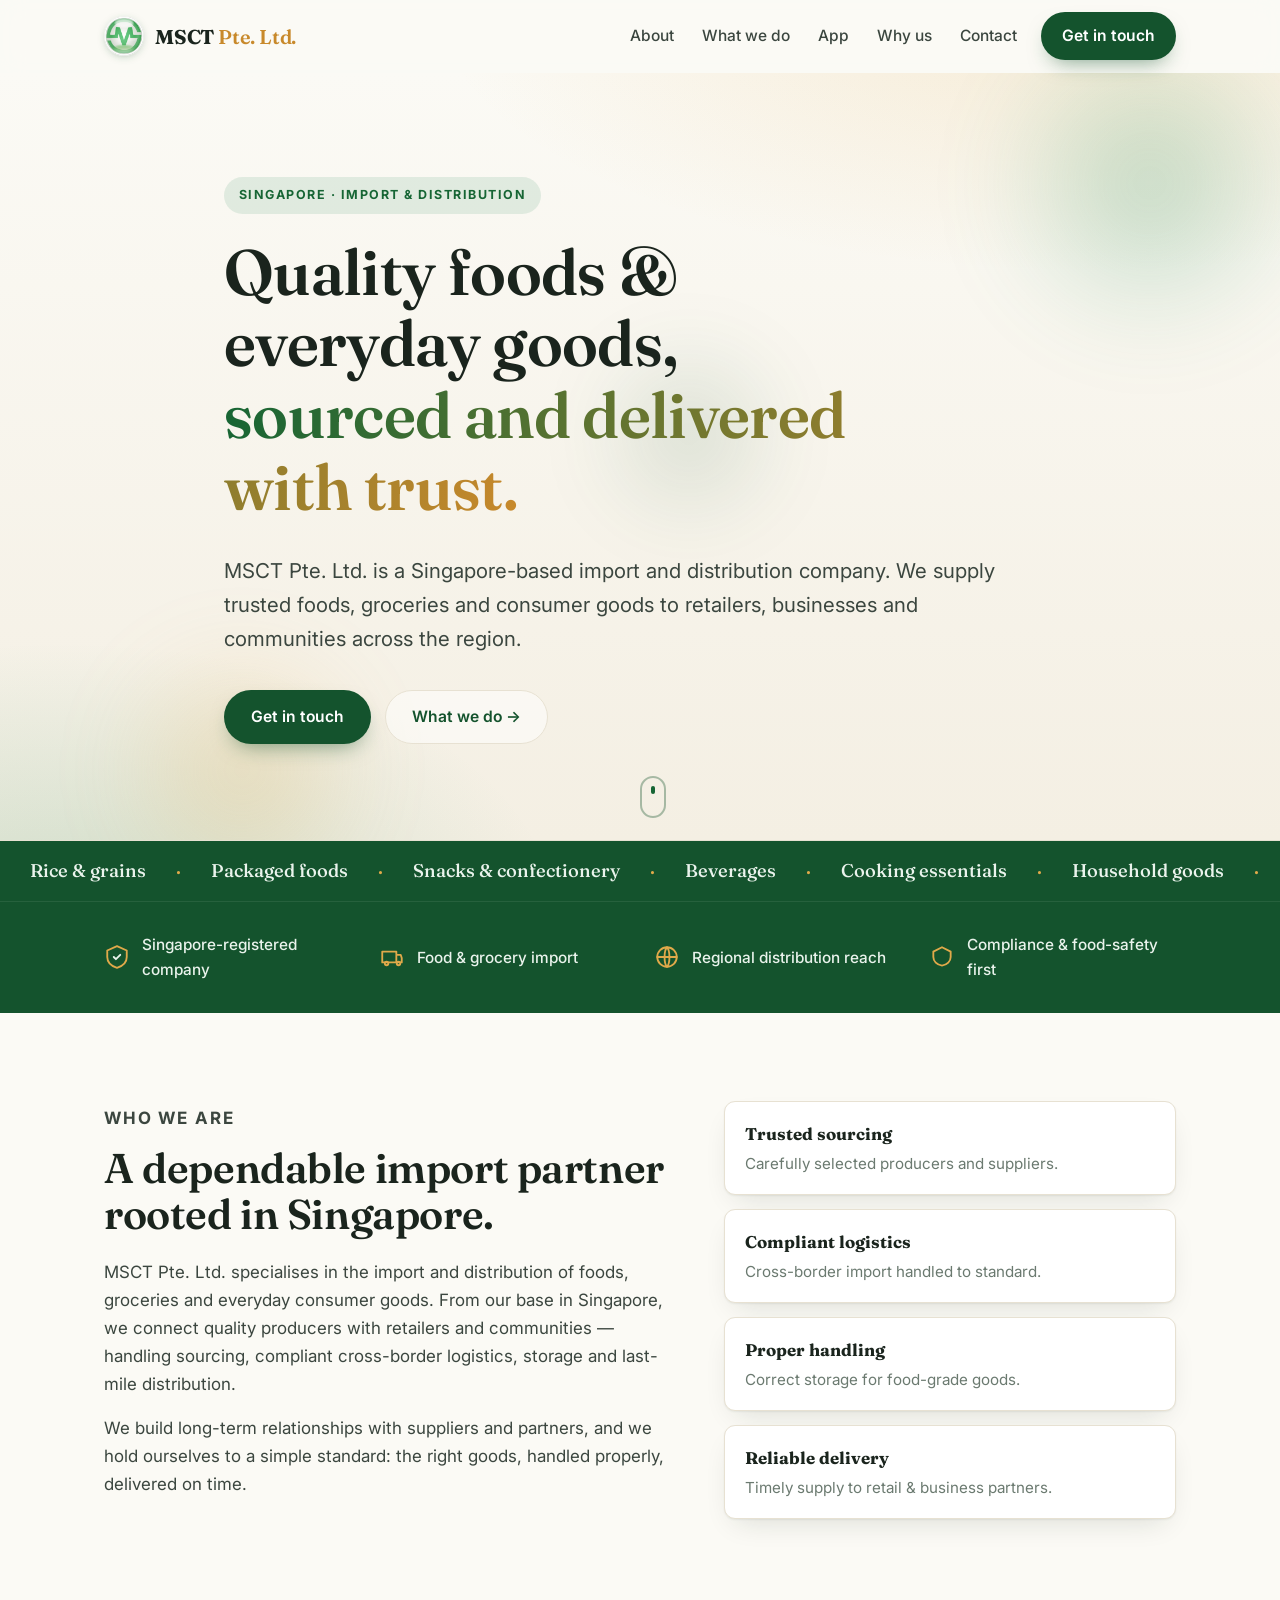
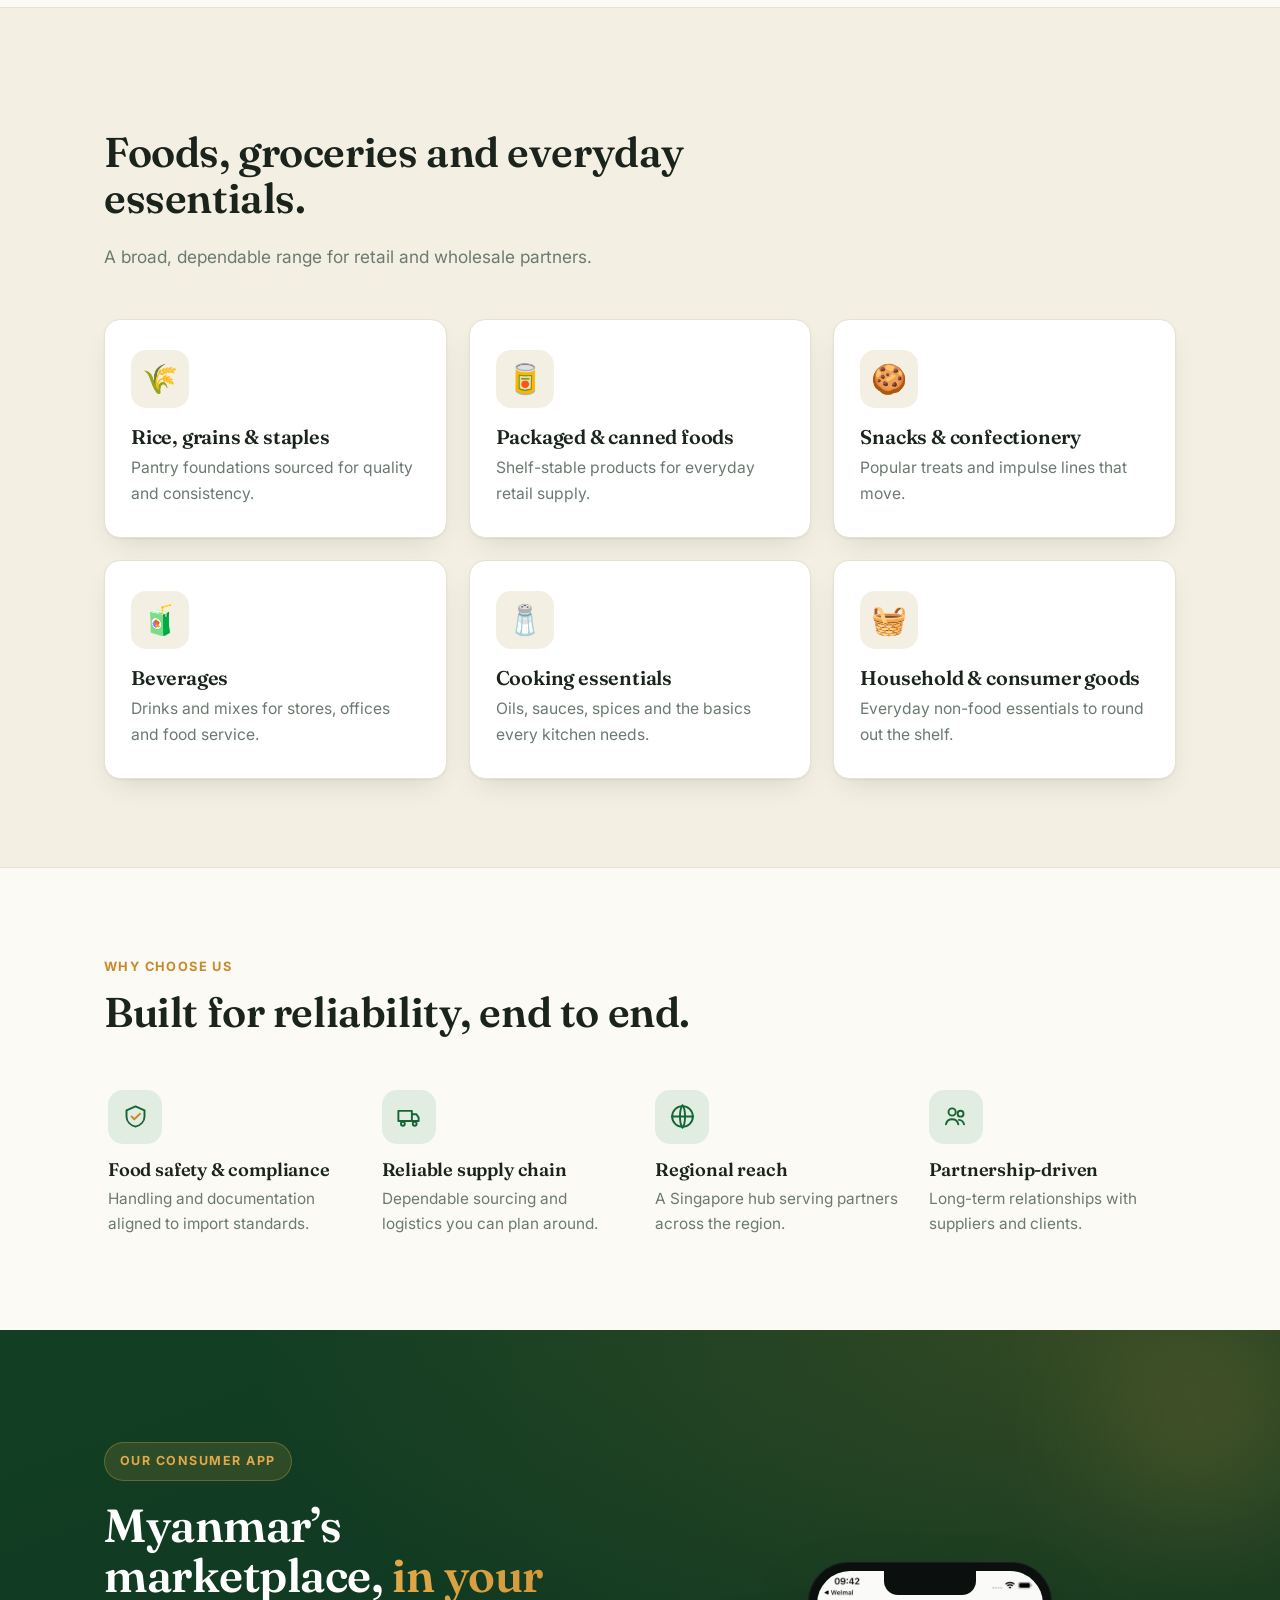
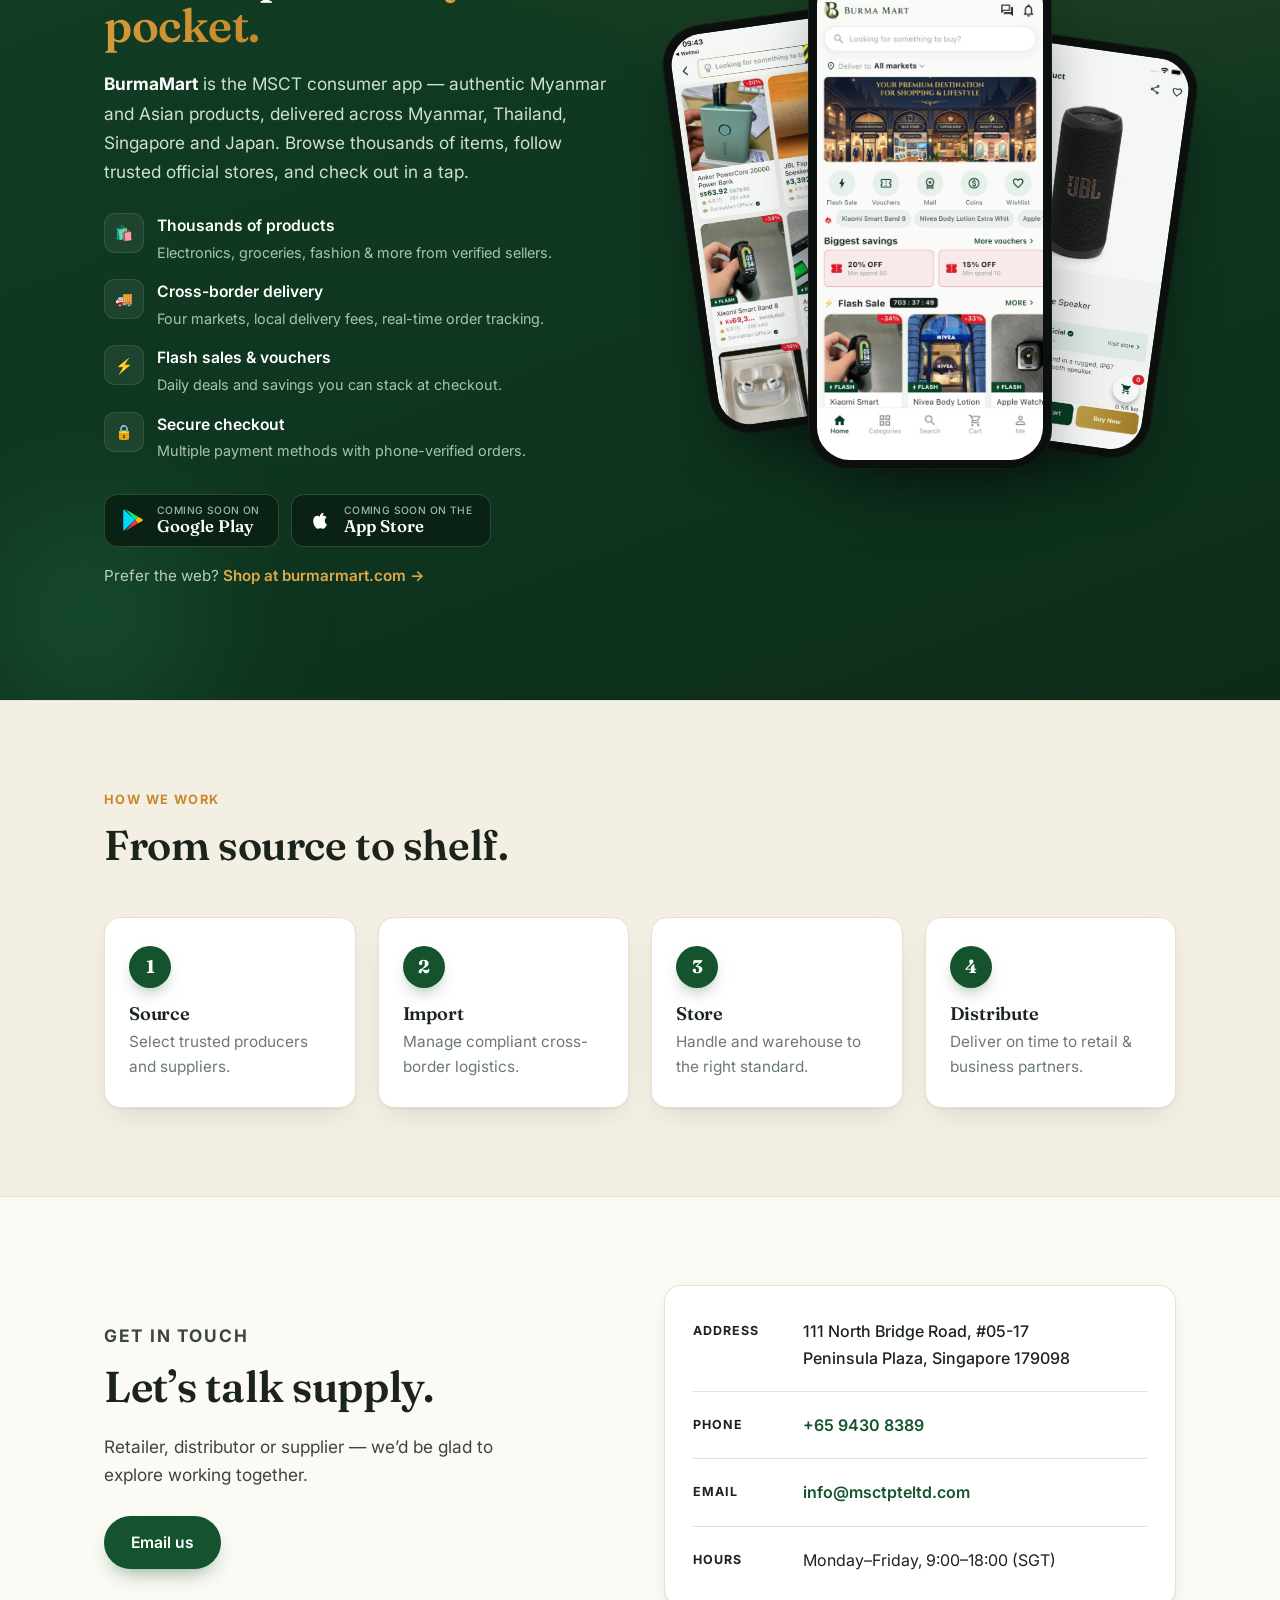
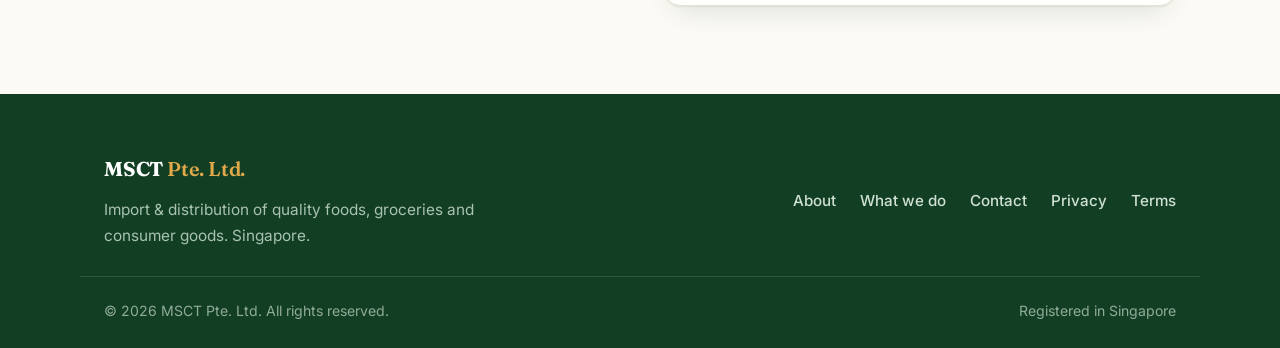
==== commit 849a2004: "Add immersive BurmaMart app-promo showcase (real screenshots, device mockups) - New #app section: fa" ====
--- a/index.html
+++ b/index.html
@@ -32,7 +32,7 @@
   <link rel="preconnect" href="https://fonts.googleapis.com" />
   <link rel="preconnect" href="https://fonts.gstatic.com" crossorigin />
   <link href="https://fonts.googleapis.com/css2?family=Fraunces:opsz,wght@9..144,500;9..144,600;9..144,700&family=Inter:wght@400;500;600;700&display=swap" rel="stylesheet" />
-  <link rel="stylesheet" href="assets/style.css" />
+  <link rel="stylesheet" href="assets/style.css?v=4" />
 
   <script type="application/ld+json">
   {
@@ -67,8 +67,8 @@
       <nav class="nav" aria-label="Primary">
         <a href="#about">About</a>
         <a href="#services">What we do</a>
+        <a href="#app">App</a>
         <a href="#why">Why us</a>
-        <a href="#process">Process</a>
         <a href="#contact">Contact</a>
       </nav>
 
@@ -85,6 +85,7 @@
     <nav aria-label="Mobile">
       <a href="#about">About</a>
       <a href="#services">What we do</a>
+      <a href="#app">App</a>
       <a href="#why">Why us</a>
       <a href="#process">Process</a>
       <a href="#contact">Contact</a>
@@ -270,6 +271,52 @@
       </div>
     </section>
 
+    <!-- APP SHOWCASE -->
+    <section class="app-showcase" id="app">
+      <div class="app-orbs" aria-hidden="true"><span class="a-orb a-orb-1"></span><span class="a-orb a-orb-2"></span></div>
+      <div class="container app-grid">
+        <div class="app-copy">
+          <p class="app-eyebrow reveal">Our consumer app</p>
+          <h2 class="reveal">Myanmar&rsquo;s marketplace, <span class="app-grad">in your pocket.</span></h2>
+          <p class="app-lede reveal">
+            <strong>BurmaMart</strong> is the MSCT consumer app &mdash; authentic Myanmar and Asian
+            products, delivered across Myanmar, Thailand, Singapore and Japan. Browse thousands of
+            items, follow trusted official stores, and check out in a tap.
+          </p>
+          <ul class="app-feats">
+            <li class="reveal"><span class="af-ico">🛍️</span><div><strong>Thousands of products</strong><span>Electronics, groceries, fashion &amp; more from verified sellers.</span></div></li>
+            <li class="reveal"><span class="af-ico">🚚</span><div><strong>Cross-border delivery</strong><span>Four markets, local delivery fees, real-time order tracking.</span></div></li>
+            <li class="reveal"><span class="af-ico">⚡</span><div><strong>Flash sales &amp; vouchers</strong><span>Daily deals and savings you can stack at checkout.</span></div></li>
+            <li class="reveal"><span class="af-ico">🔒</span><div><strong>Secure checkout</strong><span>Multiple payment methods with phone-verified orders.</span></div></li>
+          </ul>
+          <div class="app-cta reveal">
+            <a class="store-badge" href="https://play.google.com/store/apps/details?id=com.burmamart.customer" aria-label="Get BurmaMart on Google Play (coming soon)">
+              <svg viewBox="0 0 24 24" aria-hidden="true"><path d="M3.6 2.3 13.9 12 3.6 21.7c-.4-.2-.6-.6-.6-1.1V3.4c0-.5.2-.9.6-1.1Z" fill="#00d7fe"/><path d="M16.8 8.9 13.9 12l2.9 3.1 3.6-2.1c.9-.5.9-1.5 0-2Z" fill="#ffbc00"/><path d="M4.8 1.8 16.8 8.9 13.9 12 4.8 1.8Z" fill="#00f076"/><path d="M4.8 22.2 13.9 12l2.9 3.1L4.8 22.2Z" fill="#f43249"/></svg>
+              <span><small>Coming soon on</small>Google Play</span>
+            </a>
+            <a class="store-badge" href="#app" aria-label="BurmaMart on the App Store (coming soon)">
+              <svg viewBox="0 0 24 24" aria-hidden="true"><path fill="currentColor" d="M16.4 12.7c0-2 1.6-3 1.7-3-.9-1.4-2.4-1.5-2.9-1.6-1.2-.1-2.4.7-3 .7s-1.6-.7-2.6-.7c-1.3 0-2.6.8-3.2 2-1.4 2.4-.4 6 1 8 .7 1 1.4 2 2.5 2 1 0 1.4-.6 2.5-.6s1.5.6 2.6.6 1.7-1 2.4-2c.7-1.1 1-2.2 1-2.2s-1.9-.7-1.9-2.6Zm-2-4.8c.5-.7.9-1.6.8-2.6-.8 0-1.8.6-2.4 1.2-.5.6-1 1.5-.8 2.4.9.1 1.8-.4 2.4-1Z"/></svg>
+              <span><small>Coming soon on the</small>App Store</span>
+            </a>
+          </div>
+          <p class="app-shop reveal">Prefer the web? <a href="https://burmarmart.com">Shop at burmarmart.com &rarr;</a></p>
+        </div>
+
+        <div class="app-devices reveal" aria-label="BurmaMart app screenshots">
+          <div class="device device-side device-left">
+            <div class="device-screen"><img src="assets/app/browse.jpg" width="270" height="585" alt="Browsing products in the BurmaMart app" loading="lazy" /></div>
+          </div>
+          <div class="device device-main">
+            <span class="device-notch" aria-hidden="true"></span>
+            <div class="device-screen"><img src="assets/app/home.jpg" width="300" height="650" alt="BurmaMart app home screen with flash sales and vouchers" loading="lazy" /></div>
+          </div>
+          <div class="device device-side device-right">
+            <div class="device-screen"><img src="assets/app/product.jpg" width="270" height="585" alt="Product detail page in the BurmaMart app" loading="lazy" /></div>
+          </div>
+        </div>
+      </div>
+    </section>
+
     <!-- PROCESS -->
     <section class="section section-alt" id="process">
       <div class="container">
@@ -337,6 +384,6 @@
     </div>
   </footer>
 
-  <script src="assets/app.js" defer></script>
+  <script src="assets/app.js?v=4" defer></script>
 </body>
 </html>
--- a/assets/style.css
+++ b/assets/style.css
@@ -276,3 +276,90 @@
   .orb, .scroll-cue span { animation: none !important; }
   .marquee-track { animation: none !important; }
 }
+
+/* ============ APP SHOWCASE (BurmaMart) ============ */
+.app-showcase {
+  position: relative;
+  overflow: hidden;
+  padding: clamp(64px, 9vw, 112px) 0;
+  background:
+    radial-gradient(120% 80% at 85% 0%, rgba(200, 137, 43, .18), transparent 55%),
+    linear-gradient(160deg, var(--green-900) 0%, #0f3620 55%, #0c2c1a 100%);
+  color: #eaf3ec;
+}
+.app-orbs { position: absolute; inset: 0; pointer-events: none; }
+.a-orb { position: absolute; border-radius: 50%; filter: blur(60px); opacity: .5; }
+.a-orb-1 { width: 340px; height: 340px; left: -80px; bottom: -90px; background: radial-gradient(circle, rgba(47,143,91,.7), transparent 70%); }
+.a-orb-2 { width: 300px; height: 300px; right: -70px; top: -60px; background: radial-gradient(circle, rgba(224,169,74,.45), transparent 70%); }
+.app-grid {
+  position: relative;
+  display: grid;
+  grid-template-columns: 1.05fr 1fr;
+  gap: clamp(32px, 5vw, 72px);
+  align-items: center;
+}
+.app-eyebrow {
+  display: inline-block; font-size: .78rem; font-weight: 700; letter-spacing: .12em;
+  text-transform: uppercase; color: var(--gold-light);
+  background: rgba(224, 169, 74, .14); border: 1px solid rgba(224,169,74,.3);
+  padding: 8px 15px; border-radius: 999px; margin: 0 0 20px;
+}
+.app-copy h2 { color: #fff; font-size: clamp(1.9rem, 4vw, 2.9rem); line-height: 1.08; margin: 0 0 18px; }
+.app-grad { background: linear-gradient(100deg, var(--gold-light), var(--gold)); -webkit-background-clip: text; background-clip: text; -webkit-text-fill-color: transparent; }
+.app-lede { color: #cfe0d4; font-size: 1.08rem; line-height: 1.7; max-width: 46ch; margin: 0 0 26px; }
+.app-lede strong { color: #fff; }
+.app-feats { list-style: none; margin: 0 0 30px; padding: 0; display: grid; gap: 14px; }
+.app-feats li { display: flex; gap: 13px; align-items: flex-start; }
+.af-ico { flex: none; width: 40px; height: 40px; display: grid; place-items: center; font-size: 1.1rem; background: rgba(255,255,255,.06); border: 1px solid rgba(255,255,255,.1); border-radius: 11px; }
+.app-feats strong { display: block; color: #fff; font-weight: 600; font-size: .98rem; }
+.app-feats span { color: #a9c2b1; font-size: .9rem; line-height: 1.5; }
+.app-cta { display: flex; flex-wrap: wrap; gap: 12px; margin: 0 0 16px; }
+.store-badge {
+  display: inline-flex; align-items: center; gap: 11px;
+  padding: 10px 18px 10px 15px; border-radius: 13px;
+  background: #0a2214; border: 1px solid rgba(255,255,255,.16); color: #fff;
+  transition: transform .25s var(--spring), border-color .25s ease, background .25s ease;
+}
+.store-badge:hover { transform: translateY(-3px); border-color: var(--gold); background: #0d2b19; color: #fff; }
+.store-badge svg { width: 26px; height: 26px; flex: none; }
+.store-badge span { display: flex; flex-direction: column; line-height: 1.15; font-weight: 600; font-size: 1.05rem; font-family: var(--font-display); }
+.store-badge small { font-family: var(--font-body); font-weight: 500; font-size: .64rem; letter-spacing: .04em; text-transform: uppercase; color: #9fb8a8; }
+.app-shop { font-size: .95rem; color: #b7cdbe; margin: 6px 0 0; }
+.app-shop a { color: var(--gold-light); font-weight: 600; }
+.app-shop a:hover { color: #fff; }
+
+/* Device mockups */
+.app-devices { position: relative; display: flex; justify-content: center; align-items: center; min-height: 560px; }
+.device {
+  position: relative; background: #0b0f0d; border-radius: 40px;
+  padding: 9px; box-shadow: 0 30px 70px -25px rgba(0,0,0,.7), 0 0 0 1px rgba(255,255,255,.06) inset;
+}
+.device-screen { position: relative; overflow: hidden; border-radius: 32px; background: #fff; }
+.device-screen img { display: block; width: 100%; height: auto; }
+.device-main { width: 244px; z-index: 3; }
+.device-main .device-screen { border-radius: 33px; }
+.device-notch { position: absolute; top: 9px; left: 50%; transform: translateX(-50%); width: 92px; height: 24px; background: #0b0f0d; border-radius: 0 0 14px 14px; z-index: 4; }
+.device-side { width: 200px; position: absolute; top: 50%; z-index: 2; opacity: .96; }
+.device-left { left: 0; transform: translateY(-52%) rotate(-8deg); transform-origin: right center; }
+.device-right { right: 0; transform: translateY(-46%) rotate(8deg); transform-origin: left center; }
+.app-devices:hover .device-left { transform: translateY(-52%) rotate(-6deg) translateX(-6px); }
+.app-devices:hover .device-right { transform: translateY(-46%) rotate(6deg) translateX(6px); }
+.device { transition: transform .5s var(--spring); }
+
+@media (max-width: 900px) {
+  .app-grid { grid-template-columns: 1fr; }
+  .app-devices { margin-top: 12px; min-height: 500px; }
+  .app-lede { max-width: none; }
+}
+@media (max-width: 560px) {
+  .app-devices { min-height: 430px; }
+  .device-main { width: 210px; }
+  .device-side { width: 150px; }
+  .device-left { transform: translateY(-54%) rotate(-9deg); }
+  .device-right { transform: translateY(-44%) rotate(9deg); }
+  .store-badge { flex: 1 1 auto; }
+}
+@media (max-width: 380px) {
+  .device-side { display: none; }
+  .device-main { width: 230px; }
+}
